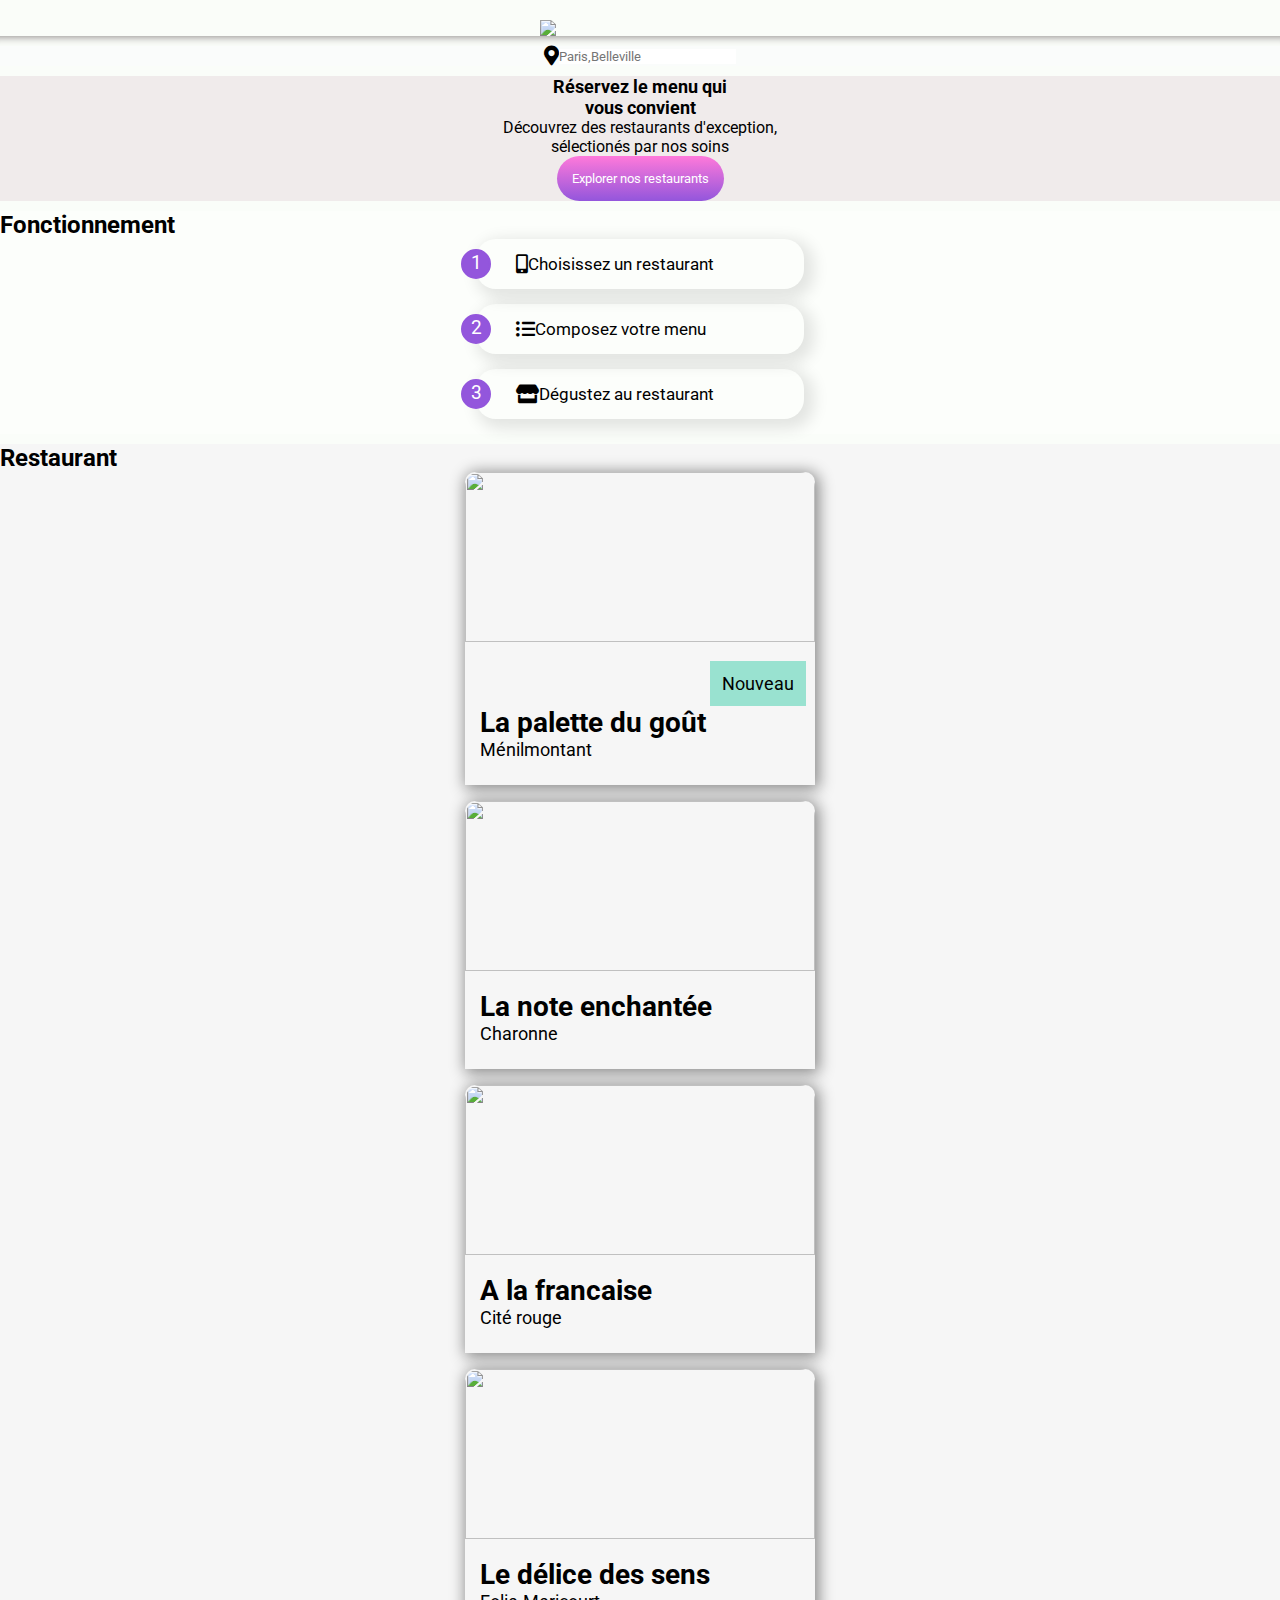
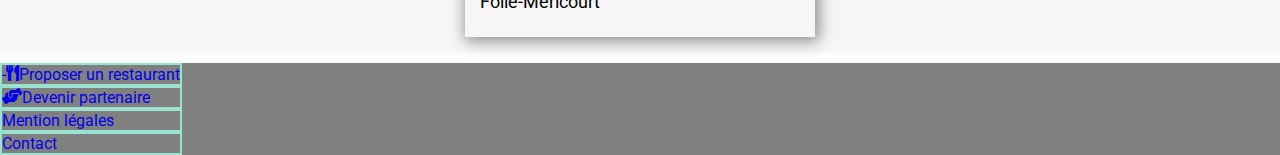
==== index.html @ 8b138f0b "footer+ correction sass doublons" ====
<!DOCTYPE html>
<html lang="fr">

<head>
    <meta charset="UTF-8">
    <meta http-equiv="X-UA-Compatible" content="IE=edge">
    <meta name="viewport" content="width=device-width, initial-scale=1.0">
    <link rel="shortcut icon" href="Maquettes Ohmyfood/images/logo/istockphoto-1166149111-612x612.jpg">
    <link rel="preconnect" href="https://fonts.googleapis.com">
    <link rel="preconnect" href="https://fonts.gstatic.com" crossorigin>
    <link href="https://fonts.googleapis.com/css2?family=Shrikhand&display=swap" rel="stylesheet">
    <link rel="stylesheet" href="https://cdnjs.cloudflare.com/ajax/libs/font-awesome/5.15.4/css/all.min.css"
        integrity="sha512-1ycn6IcaQQ40/MKBW2W4Rhis/DbILU74C1vSrLJxCq57o941Ym01SwNsOMqvEBFlcgUa6xLiPY/NS5R+E6ztJQ=="
        crossorigin="anonymous" referrerpolicy="no-referrer" />


    <link rel="preconnect" href="https://fonts.googleapis.com">
    <link rel="preconnect" href="https://fonts.gstatic.com" crossorigin>
    <link href="https://fonts.googleapis.com/css2?family=Roboto&display=swap" rel="stylesheet">

    <link rel="stylesheet" href="css/main.css">

    <title>OhmyFood</title>
</head>

<body>
    <!-- ******************************************************
 LAYOUT GRID
****************************************************** -->
    <container>

        <header class="header">

            <div class="header__logo">
                <img src="Maquettes Ohmyfood/images/logo/ohmyfood.png">
            </div>
            <hr>
            <div class="geo">
                <div class="geo__icon">
                    <i class="fas fa-map-marker-alt"></i>
                </div>
                <div class="geo__city">
                    <input type="text" placeholder="Paris,Belleville" name="Paris">
                </div>
            </div>
        </header>



        <home class="home">

            <h1 class="home__h1">
                Réservez le menu qui <br>vous convient
            </h1>
            <p class="home__clickbalt">Découvrez des restaurants d'exception,<br>sélectionés par nos soins</p>
            <div class="home__btn">
                <button>Explorer nos restaurants</button>
            </div>
        </home>

        <!-- *******************
FEATURE

******************** -->



        <feature class="feature">
            <div class="feature__titre">
                <h2>
                    Fonctionnement
                </h2>
            </div>

            <div class="fcontain">


                <div class="feat">
                    <div class="feat__rank">1</div>
                    <div class="feat__logo"><i class="fas fa-mobile-alt"></i></div>
                    <div class="feat__text">Choisissez un restaurant</div>
                </div>
                <div class="feat">
                    <div class="feat__rank">2</div>
                    <div class="feat__logo"><i class="fas fa-list-ul"></i></div>
                    <div class="feat__text">Composez votre menu</div>
                </div>
                <div class="feat">
                    <div class="feat__rank">3</div>
                    <div class="feat__logo"><i class="fas fa-store"></i></div>
                    <div class="feat__text">Dégustez au restaurant</div>
                </div>


            </div>
        </feature>
        <!-- 
************************************************
RESTAURANT
********************************************** -->

        <section class="section">
            <h2> Restaurant</h2>


            <div class="restaurant">

                <div class="carte">

                    <div class="carte__photo">

                        <a href="La palette du gout.html">
                            <img src="Maquettes Ohmyfood/images/restaurants/jay-wennington-N_Y88TWmGwA-unsplash.jpg">
                        </a>
                        <button class="nouveau">
                            <span>Nouveau</span>
                        </button>
                    </div>
                    <div class="carte__name">
                        La palette du goût
                    </div>
                    <div class="carte__city">
                        Ménilmontant
                    </div>
                </div>

                <div class="carte">
                    <div class="carte__photo">
                        <a href="La note enchantée.html">

                            <img src="Maquettes Ohmyfood/images/restaurants/stil-u2Lp8tXIcjw-unsplash.jpg">
                        </a>
                    </div>
                    <div class="carte__name">
                        La note enchantée
                    </div>
                    <div class="carte__city">
                        Charonne
                    </div>
                </div>
                <div class="carte">
                    <div class="carte__photo">
                        <a href="A la Française.html">

                            <img src="Maquettes Ohmyfood/images/restaurants/toa-heftiba-DQKerTsQwi0-unsplash.jpg">
                        </a>
                    </div>
                    <div class="carte__name">
                        A la francaise
                    </div>
                    <div class="carte__city">
                        Cité rouge </div>
                </div>

                <div class="carte">
                    <div class="carte__photo">
                        <a href="le delice des sens.html">

                            <img src="Maquettes Ohmyfood/images/restaurants/jay-wennington-N_Y88TWmGwA-unsplash.jpg">
                        </a>
                    </div>
                    <div class="carte__name">
                        Le délice des sens
                    </div>
                    <div class="carte__city">
                        Folie-Mericourt
                    </div>
                </div>






            </div>

            <div class="ooo">

            </div>


        </section>





        <footer>


            <div class="footer__contenu">

                <!-- <div class="footer__logo">
                    <img src="Maquettes Ohmyfood/images/logo/ohmyfood.png" alt="">
                </div> -->

                <ul class="footer__liste">


                    <li class="footer__offre"><a href="#">
                            - <i class="fas fa-utensils"></i>
                            <p> Proposer un restaurant</p>
                        </a>
                    </li>

                    <li class="footer__partenaire"><a href="#">
                            <i class="fas fa-hands-helping"></i>
                            <p>Devenir partenaire</p>
                        </a></li>


                    <li class="footer__Mention"><a href="#">

                            <p>Mention légales</p>

                        </a></li>

                    <li class="Contact"><a href="#">
                            <p>Contact</p>
                        </a></li>



                </ul>



                </ul>
            </div>

        </footer>


















        <!-- <footer class="footer">
            <div class="info__logo">
                <img src="Maquettes Ohmyfood/images/logo/ohmyfood.png">
            </div>
            <div class="info__liste">
                <div class="bloc__logo">

                    <ul class="info__affaire">


                        <li class=" footer__proposer">
                            <i class="fas fa-utensils test1"></i>
                            <h5 class="test2">Proposer un restaurant</h5>
                        </li>
                        <li class="footer__partenaire">

                        </li>
                        <li class="footer__legales">
                        <li>Mentions légales</li>

                        </li>
                        <li class="footer__contact">
                            <span>Contact</span>
                        </li>
                    </ul> -->


        <!-- 
        </footer> -->



    </container>







</body>

</html>
---- css/main.css ----
* {
  box-sizing: border-box;
  margin: 0;
  padding: 0;
  text-decoration: none;
  list-style-type: none;
  font-family: roboto;
}

body {
  background-color: #fafdf9;
  box-sizing: border-box;
}

container {
  display: grid;
  grid-template-columns: 1fr;
  grid-template-rows: repeat(4, minmax(210px auto));
  grid-template-areas: "a " "a " "b " "c " "d " "e ";
  gap: 10px;
  height: 100vh;
}

hr {
  height: 10px;
  border: 0;
  box-shadow: 0 10px 10px -10px #7a7373 inset;
}

.header {
  grid-area: a;
}
.header__logo {
  display: flex;
  justify-content: center;
  margin-top: 20px;
}
.header__logo img {
  width: 200px;
  height: auto;
}

.geo {
  display: flex;
  justify-content: center;
  background-color: #fafcfb;
}
.geo__icon {
  color: black;
  display: flex;
  align-items: center;
  font-size: 20px;
}
.geo__city input {
  border: transparent;
}

.home {
  background-color: #f0ebeb;
  grid-area: b;
  display: grid;
  align-content: center;
}
.home__h1 {
  font-size: 18px;
  text-align: center;
}
.home__clickbalt {
  text-align: center;
  font-size: 16px;
}
.home__btn {
  text-align: center;
}
.home__btn button {
  background: linear-gradient(#ff79da, #9356dc);
  color: white;
  border-radius: 35px;
  padding: 15px;
  text-align: center;
  border: none;
}

.feature {
  background-color: rgba(255, 255, 255, 0.39);
  grid-area: c;
}
.feature .fcontain {
  display: flex;
  flex-direction: column;
  align-items: center;
}
.feature .fcontain .feat {
  display: flex;
  justify-content: start;
  align-items: center;
  margin-bottom: 15px;
  box-shadow: 5px 5px 15px 5px #0000001a;
  padding: 10px;
  border-radius: 20px;
  width: 328px;
}
.feature .fcontain .feat__rank {
  position: relative;
  color: white;
  width: 30px;
  height: 30px;
  background-color: #9356dc;
  border: solid 2px #9356dc;
  text-align: center;
  border-radius: 24px;
  font-size: 19px;
  transform: translate(-25px, 0px);
}
.feature .fcontain .feat__logo {
  font-size: 19px;
}
.feature .fcontain .feat__text {
  font-size: 17px;
}

.section {
  background-color: #f6f6f6;
  grid-area: d;
}
.section .restaurant {
  display: flex;
  flex-direction: column;
  align-items: center;
}
.section .restaurant .carte {
  background-color: #f6f6f6;
  margin-bottom: 16px;
  width: 350px;
  border-radius: 10px 10px 0 0;
  box-shadow: rgba(0, 0, 0, 0.445) 2px 2px 15px 2px;
}
.section .restaurant .carte__photo img {
  border-radius: 15px 15px 0 0;
  width: 100%;
  object-fit: cover;
  height: 170px;
}
.section .restaurant .carte__name {
  margin-left: 15px;
  font-weight: bold;
  font-size: 28px;
  margin-top: 15px;
}
.section .restaurant .carte__city {
  margin-left: 15px;
  font-size: 18px;
  margin-bottom: 25px;
}

.nouveau {
  background-color: #99e2d0;
  border: none;
  font-size: 18px;
  padding: 12px;
  position: relative;
  top: 15px;
  left: 245px;
}

.footer__contenu {
  width: 100%;
  display: flex;
  background-color: gray;
}

li a {
  border: #99e2d0 2px solid;
  display: flex;
}

.footer__offre a:nth-child {
  margin-left: 45px;
}

.label {
  display: flex;
  justify-content: center;
}

.label img {
  font-size: 25px;
  width: 200px;
  background-image: cover;
  background-position: bottom;
}

.alacarte {
  width: 100%;
}

.alacarte img {
  width: 100%;
  height: 250px;
  object-fit: cover;
}

.alacarte__name {
  border: rgba(0, 0, 0, 0) solid 2px;
  padding: 25px;
  position: relative;
  color: black;
  background-color: white;
  top: -20px;
  border-radius: 25px 25px 0 0;
  font-size: 1.5rem;
  font-style: italic;
  font-family: shrikhand;
  font-weight: bold;
}

.direction__column {
  display: flex;
  flex-direction: column;
  background-color: #f6f6f6;
}

.plats__intro {
  margin: 15px;
}

.menu {
  border: rgba(238, 235, 235, 0.774) solid 4px;
  box-shadow: #f6f6f6 15px 15px;
  border-radius: 18px;
  padding: 10px;
  width: 340px;
  margin: 10px;
}
.menu__name {
  font-weight: bold;
  font-size: 20px;
}

.menu__valid {
  border: solid #076caf 2px;
  width: 200px;
  height: 50px;
  background-color: #098fb1;
}

.menu__animation {
  border: solid red 2px;
  display: flex;
}

/*# sourceMappingURL=main.css.map */
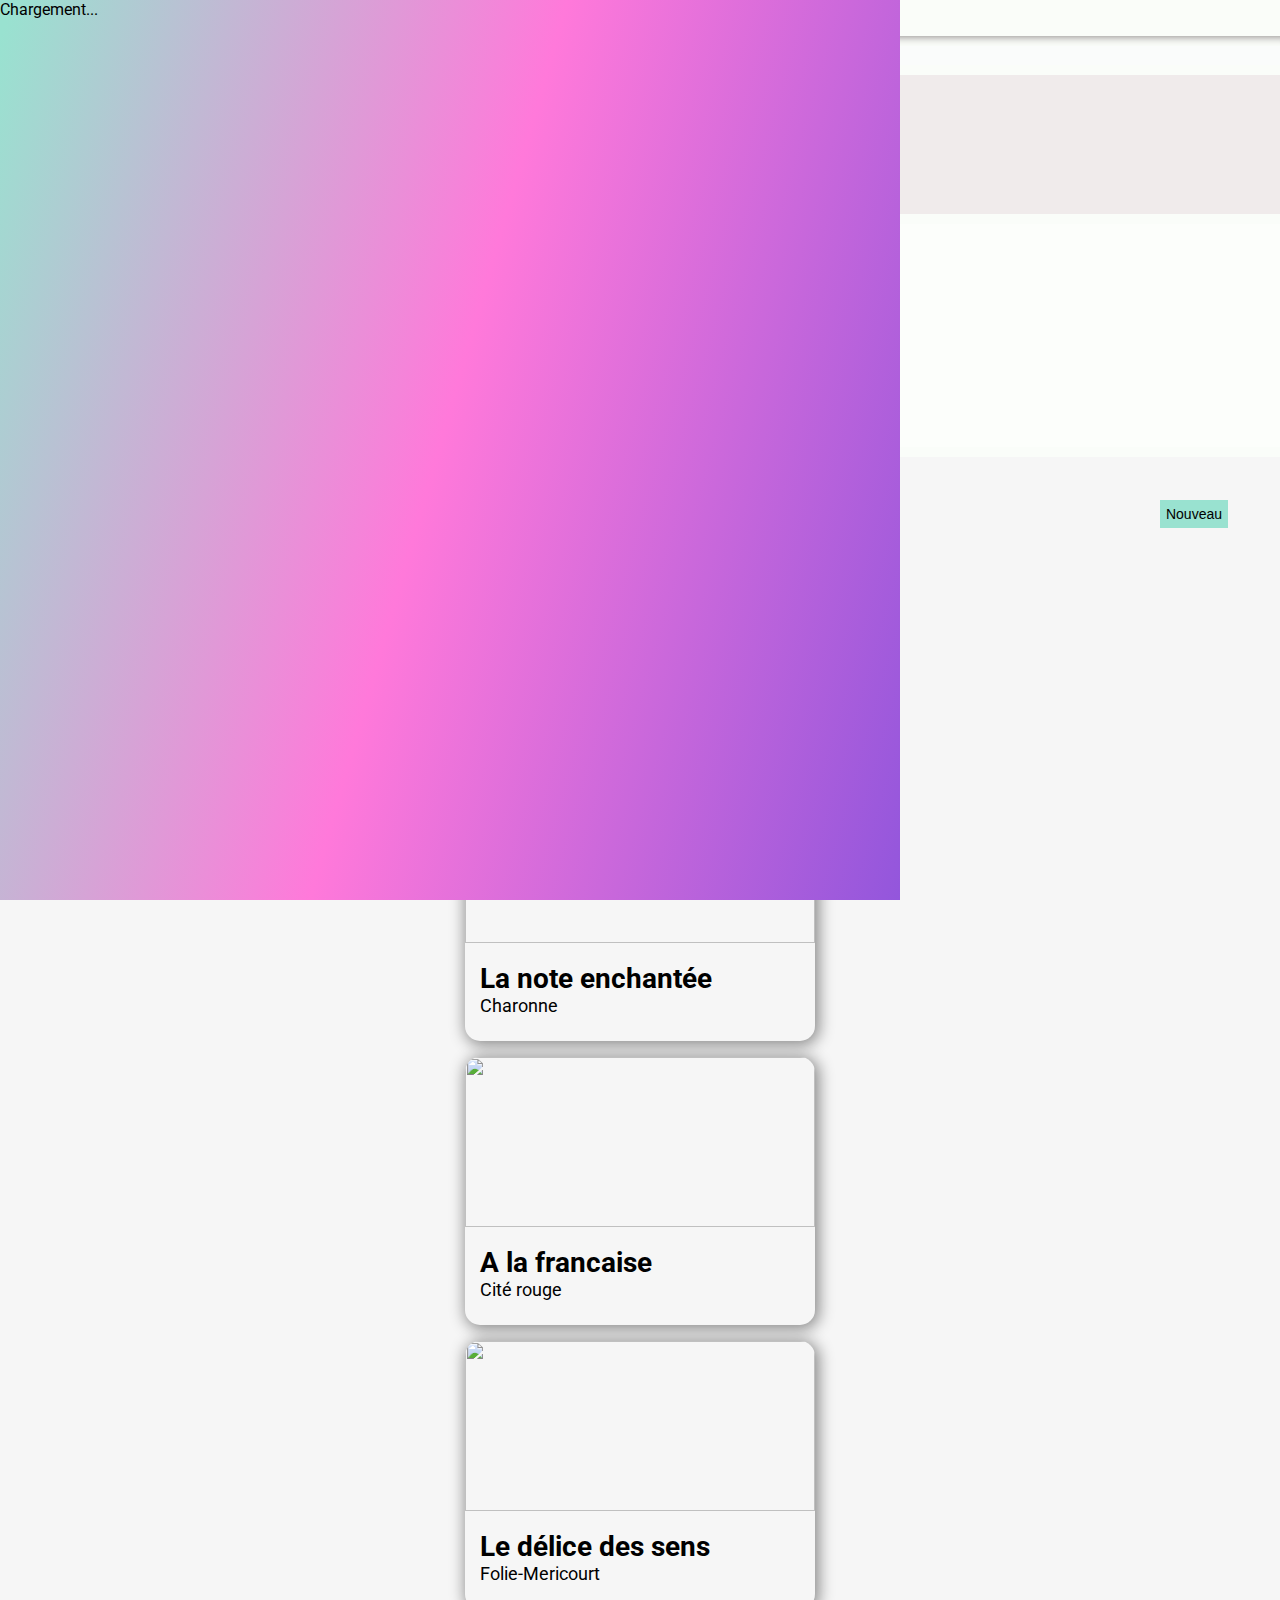
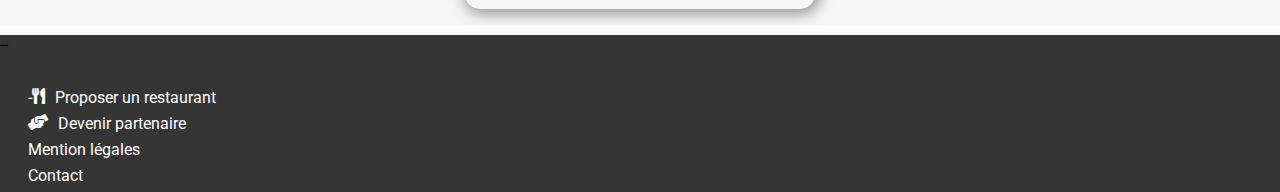
==== commit 0eee40df: "photo page 2, modification" ====
--- a/index.html
+++ b/index.html
@@ -19,11 +19,21 @@
     <link href="https://fonts.googleapis.com/css2?family=Roboto&display=swap" rel="stylesheet">
 
     <link rel="stylesheet" href="css/main.css">
-
     <title>OhmyFood</title>
 </head>
 
 <body>
+<!-- 
+************************************************************************************
+LOADER TRANSITION PAGES TO HOME
+************************************************************************************ -->
+    <div class="sectionloader">
+        <span class="loader loader__animation"></span>
+        Chargement...
+    </div>
+
+
+
     <!-- ******************************************************
  LAYOUT GRID
 ****************************************************** -->
@@ -49,9 +59,9 @@
 
         <home class="home">
 
-            <h1 class="home__h1">
+            <h2 class="home__h1">
                 Réservez le menu qui <br>vous convient
-            </h1>
+            </h2>
             <p class="home__clickbalt">Découvrez des restaurants d'exception,<br>sélectionés par nos soins</p>
             <div class="home__btn">
                 <button>Explorer nos restaurants</button>
@@ -109,24 +119,39 @@
 
                     <div class="carte__photo">
 
-                        <a href="La palette du gout.html">
-                            <img src="Maquettes Ohmyfood/images/restaurants/jay-wennington-N_Y88TWmGwA-unsplash.jpg">
-                        </a>
                         <button class="nouveau">
                             <span>Nouveau</span>
                         </button>
-                    </div>
-                    <div class="carte__name">
-                        La palette du goût
-                    </div>
-                    <div class="carte__city">
-                        Ménilmontant
-                    </div>
+                        <a href="lanote.html">
+                            <img src="Maquettes Ohmyfood/images/restaurants/jay-wennington-N_Y88TWmGwA-unsplash.jpg">
+                        </a>
+                    </div>
+                    <div class="carte__header">
+
+                        <div class="carte__bloc">
+
+                            <div class="carte__name">
+                                La palette du goût
+
+                            </div>
+
+
+                            <div class="carte__city">
+                                Ménilmontant
+                            </div>
+                        </div>
+                        <div class="carte__favorit">
+                            <i class="fas fa-heart"></i>
+                        </div>
+
+                    </div>
+
+
                 </div>
 
                 <div class="carte">
                     <div class="carte__photo">
-                        <a href="La note enchantée.html">
+                        <a href="lanoteenchantee.html">
 
                             <img src="Maquettes Ohmyfood/images/restaurants/stil-u2Lp8tXIcjw-unsplash.jpg">
                         </a>
@@ -140,7 +165,7 @@
                 </div>
                 <div class="carte">
                     <div class="carte__photo">
-                        <a href="A la Française.html">
+                        <a href="AlaFrançaise.html">
 
                             <img src="Maquettes Ohmyfood/images/restaurants/toa-heftiba-DQKerTsQwi0-unsplash.jpg">
                         </a>
@@ -154,7 +179,7 @@
 
                 <div class="carte">
                     <div class="carte__photo">
-                        <a href="le delice des sens.html">
+                        <a href="ledelicedessens.html">
 
                             <img src="Maquettes Ohmyfood/images/restaurants/jay-wennington-N_Y88TWmGwA-unsplash.jpg">
                         </a>
@@ -190,9 +215,9 @@
 
             <div class="footer__contenu">
 
-                <!-- <div class="footer__logo">
+                -- <div class="footer__logo">
                     <img src="Maquettes Ohmyfood/images/logo/ohmyfood.png" alt="">
-                </div> -->
+                </div>
 
                 <ul class="footer__liste">
 
@@ -209,13 +234,13 @@
                         </a></li>
 
 
-                    <li class="footer__Mention"><a href="#">
+                    <li class="footer__mention"><a href="#">
 
                             <p>Mention légales</p>
 
                         </a></li>
 
-                    <li class="Contact"><a href="#">
+                    <li class="footer__contact"><a href="#">
                             <p>Contact</p>
                         </a></li>
 
--- a/css/main.css
+++ b/css/main.css
@@ -1,15 +1,39 @@
+.sectionloader {
+  position: fixed;
+  background: #9356dc;
+  background: linear-gradient(286deg, #9356dc 0%, #ff79da 51%, #99e2d0 99%);
+  height: 100vh;
+  width: 100vh;
+  z-index: 1;
+  animation: pagetransition 5s forwards;
+}
+
+@keyframes pagetransition {
+  0% {
+    opacity: 1;
+  }
+  100% {
+    opacity: 0;
+    z-index: -1;
+    display: none;
+  }
+}
 * {
   box-sizing: border-box;
   margin: 0;
   padding: 0;
   text-decoration: none;
   list-style-type: none;
-  font-family: roboto;
 }
 
 body {
   background-color: #fafdf9;
   box-sizing: border-box;
+  font-family: "roboto";
+}
+
+h1 {
+  font-family: "shrikhand";
 }
 
 container {
@@ -46,13 +70,19 @@
   background-color: #fafcfb;
 }
 .geo__icon {
-  color: black;
+  color: #050505;
   display: flex;
   align-items: center;
-  font-size: 20px;
+  font-size: 10px;
 }
 .geo__city input {
   border: transparent;
+}
+
+input::placeholder, :-ms-input-placeholder {
+  font-weight: bold;
+  color: black;
+  font-family: "roboto";
 }
 
 .home {
@@ -62,7 +92,6 @@
   align-content: center;
 }
 .home__h1 {
-  font-size: 18px;
   text-align: center;
 }
 .home__clickbalt {
@@ -132,7 +161,7 @@
   background-color: #f6f6f6;
   margin-bottom: 16px;
   width: 350px;
-  border-radius: 10px 10px 0 0;
+  border-radius: 15px;
   box-shadow: rgba(0, 0, 0, 0.445) 2px 2px 15px 2px;
 }
 .section .restaurant .carte__photo img {
@@ -156,22 +185,55 @@
 .nouveau {
   background-color: #99e2d0;
   border: none;
-  font-size: 18px;
-  padding: 12px;
-  position: relative;
-  top: 15px;
-  left: 245px;
+  font-size: 14px;
+  padding: 6px;
+  margin-top: 15px;
+  position: absolute;
+  right: 52px;
+}
+
+.carte__header {
+  border: solid green 2px;
+  display: flex;
+  flex-direction: row;
+  justify-content: space-between;
+}
+
+.carte__favorit {
+  font-size: 30px;
+  display: flex;
+  align-self: center;
+}
+
+.carte__favorite i {
+  color: green;
 }
 
 .footer__contenu {
   width: 100%;
   display: flex;
-  background-color: gray;
+  flex-direction: column;
+  background-color: #353535;
+}
+
+.footer__logo {
+  padding-bottom: 15px;
+  margin-left: 27px;
+}
+
+.footer__logo img {
+  width: 135px;
 }
 
 li a {
-  border: #99e2d0 2px solid;
-  display: flex;
+  padding-bottom: 7px;
+  color: white;
+  margin-left: 28px;
+  display: flex;
+}
+
+.fas {
+  margin-right: 10px;
 }
 
 .footer__offre a:nth-child {
@@ -201,17 +263,13 @@
 }
 
 .alacarte__name {
-  border: rgba(0, 0, 0, 0) solid 2px;
+  border: #17d677 solid 2px;
   padding: 25px;
   position: relative;
   color: black;
   background-color: white;
   top: -20px;
   border-radius: 25px 25px 0 0;
-  font-size: 1.5rem;
-  font-style: italic;
-  font-family: shrikhand;
-  font-weight: bold;
 }
 
 .direction__column {
@@ -249,4 +307,15 @@
   display: flex;
 }
 
+.commander {
+  background: linear-gradient(#ff79da, #9356dc);
+  color: white;
+  border-radius: 35px;
+  padding: 10px;
+  text-align: center;
+  border: none;
+  display: flex;
+  justify-content: center;
+}
+
 /*# sourceMappingURL=main.css.map */
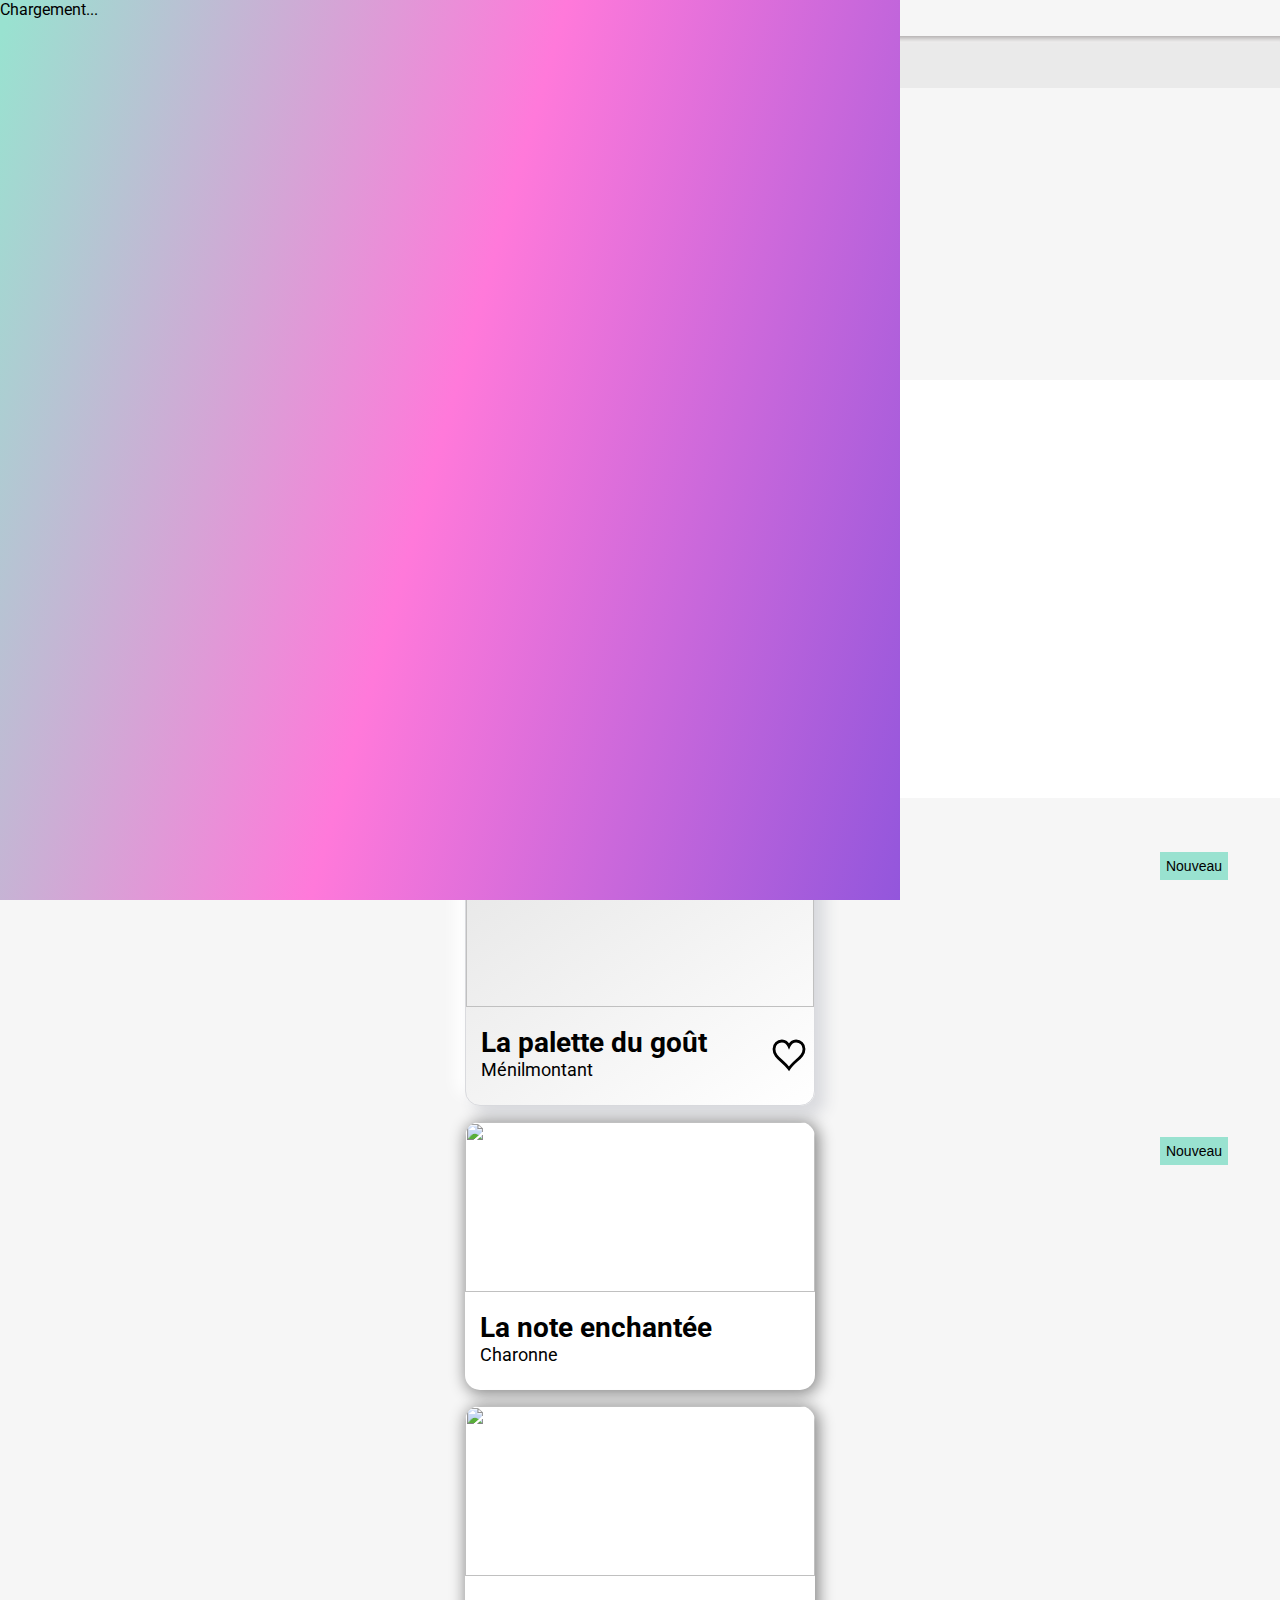
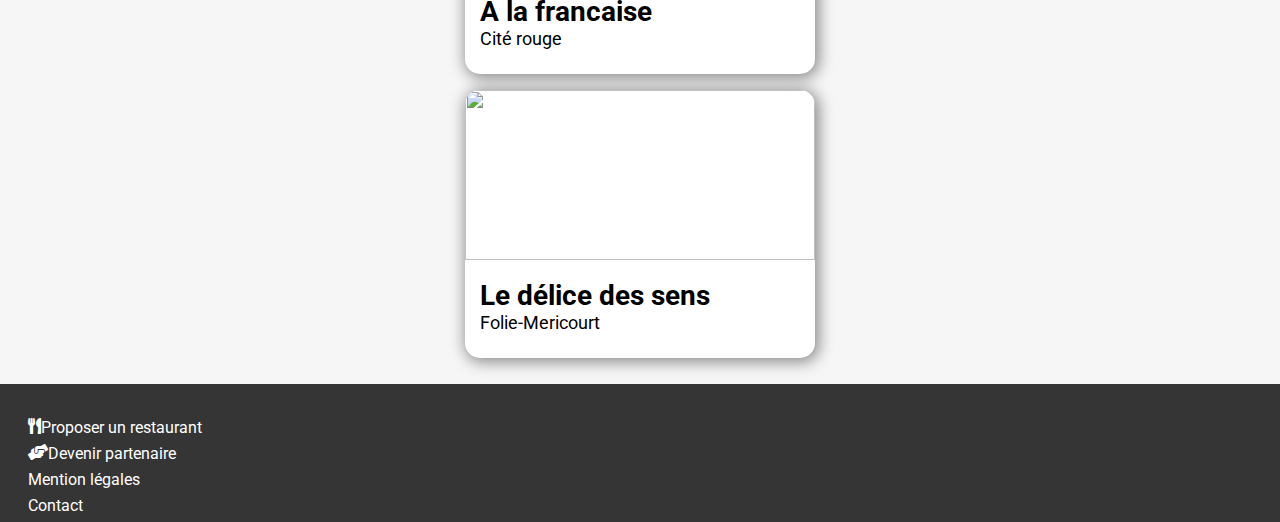
==== commit 12478bb0: "animation second done" ====
--- a/index.html
+++ b/index.html
@@ -22,8 +22,8 @@
     <title>OhmyFood</title>
 </head>
 
-<body>
-<!-- 
+<body class="background__second">
+    <!-- 
 ************************************************************************************
 LOADER TRANSITION PAGES TO HOME
 ************************************************************************************ -->
@@ -46,11 +46,12 @@
             </div>
             <hr>
             <div class="geo">
+
                 <div class="geo__icon">
                     <i class="fas fa-map-marker-alt"></i>
                 </div>
                 <div class="geo__city">
-                    <input type="text" placeholder="Paris,Belleville" name="Paris">
+                    <input type="text" placeholder="Paris, Belleville" name="Paris">
                 </div>
             </div>
         </header>
@@ -76,26 +77,26 @@
 
 
         <feature class="feature">
-            <div class="feature__titre">
-                <h2>
-                    Fonctionnement
-                </h2>
-            </div>
 
             <div class="fcontain">
-
-
-                <div class="feat">
+                <div class="feature__titre">
+                    <h2>
+                        Fonctionnement
+                    </h2>
+                </div>
+
+
+                <div class="feat click">
                     <div class="feat__rank">1</div>
                     <div class="feat__logo"><i class="fas fa-mobile-alt"></i></div>
                     <div class="feat__text">Choisissez un restaurant</div>
                 </div>
-                <div class="feat">
+                <div class="feat click">
                     <div class="feat__rank">2</div>
                     <div class="feat__logo"><i class="fas fa-list-ul"></i></div>
                     <div class="feat__text">Composez votre menu</div>
                 </div>
-                <div class="feat">
+                <div class="feat click">
                     <div class="feat__rank">3</div>
                     <div class="feat__logo"><i class="fas fa-store"></i></div>
                     <div class="feat__text">Dégustez au restaurant</div>
@@ -113,45 +114,71 @@
             <h2> Restaurant</h2>
 
 
+
             <div class="restaurant">
 
-                <div class="carte">
-
+
+                <div class="carte1">
+                    <a class="lien" href="lapalette.html" tabindex="1">
+
+
+                        <div class="carte__photo">
+                            <button class="nouveau">
+                                <span>Nouveau</span>
+                            </button>
+                            <img src="Maquettes Ohmyfood/images/restaurants/jay-wennington-N_Y88TWmGwA-unsplash.jpg">
+                        </div>
+                        <div class="carte__header">
+                            <div class="carte__bloc">
+                                <div class="carte__name">
+                                    La palette du goût
+                                </div>
+                                <div class="carte__city">
+                                    Ménilmontant
+                                </div>
+                            </div>
+                        </a>
+                            <div class="carte__favorit">
+                                <!-- **********heart************ -->
+
+                                <div class="iconsv" id="shortcutsvg">
+                                    <svg id="shortcutsvg" class="heart-main" type="checkbox" tabindex="0"
+                                        viewBox="0 0 32 29.6" width="100" title="heart">
+                                        <defs>
+                                            <linearGradient id="gradient" x1=0% y1="0%" x2="100%" y2="0%">
+                                                <stop offset="0%" style="stop-color: #686de0;stop-opacity:1"></stop>
+                                                <stop offset="100%" style="stop-color: #e056fd;stop-opacity:1"></stop>
+                                            </linearGradient>
+                                        </defs>
+                                        <path d="M23.6,0c-3.4,0-6.3,2.7-7.6,5.6C14.7,2.7,11.8,0,8.4,0C3.8,0,0,3.8,0,8.4c0,9.4,9.5,11.9,16,21.2
+                                  c6.1-9.3,16-12.1,16-21.2C32,3.8,28.2,0,23.6,0z" />
+                                    </svg>
+                                    <svg class="heart-background" type="checkbox" viewBox="0 0 32 29.6" width="100"
+                                        title="heart">
+                                        <path d="M23.6,0c-3.4,0-6.3,2.7-7.6,5.6C14.7,2.7,11.8,0,8.4,0C3.8,0,0,3.8,0,8.4c0,9.4,9.5,11.9,16,21.2
+                                  c6.1-9.3,16-12.1,16-21.2C32,3.8,28.2,0,23.6,0z" />
+                                    </svg>
+
+                                </div>
+
+
+
+                            </div>
+
+
+                        </div>
+
+                    
+                </div>
+
+
+
+                <div class="carte2">
                     <div class="carte__photo">
-
                         <button class="nouveau">
                             <span>Nouveau</span>
                         </button>
                         <a href="lanote.html">
-                            <img src="Maquettes Ohmyfood/images/restaurants/jay-wennington-N_Y88TWmGwA-unsplash.jpg">
-                        </a>
-                    </div>
-                    <div class="carte__header">
-
-                        <div class="carte__bloc">
-
-                            <div class="carte__name">
-                                La palette du goût
-
-                            </div>
-
-
-                            <div class="carte__city">
-                                Ménilmontant
-                            </div>
-                        </div>
-                        <div class="carte__favorit">
-                            <i class="fas fa-heart"></i>
-                        </div>
-
-                    </div>
-
-
-                </div>
-
-                <div class="carte">
-                    <div class="carte__photo">
-                        <a href="lanoteenchantee.html">
 
                             <img src="Maquettes Ohmyfood/images/restaurants/stil-u2Lp8tXIcjw-unsplash.jpg">
                         </a>
@@ -162,10 +189,20 @@
                     <div class="carte__city">
                         Charonne
                     </div>
-                </div>
-                <div class="carte">
+
+
+
+                </div>
+
+
+
+
+
+
+
+                <div class="carte3">
                     <div class="carte__photo">
-                        <a href="AlaFrançaise.html">
+                        <a href="alafrançaise.html">
 
                             <img src="Maquettes Ohmyfood/images/restaurants/toa-heftiba-DQKerTsQwi0-unsplash.jpg">
                         </a>
@@ -175,11 +212,15 @@
                     </div>
                     <div class="carte__city">
                         Cité rouge </div>
-                </div>
-
-                <div class="carte">
+
+                </div>
+
+
+
+
+                <div class="carte4">
                     <div class="carte__photo">
-                        <a href="ledelicedessens.html">
+                        <a href="ledelice.html">
 
                             <img src="Maquettes Ohmyfood/images/restaurants/jay-wennington-N_Y88TWmGwA-unsplash.jpg">
                         </a>
@@ -193,29 +234,23 @@
                 </div>
 
 
-
-
-
-
-            </div>
-
-            <div class="ooo">
-
-            </div>
-
-
         </section>
 
 
 
 
 
+
+
+
+
+
         <footer>
 
 
             <div class="footer__contenu">
 
-                -- <div class="footer__logo">
+                <div class="footer__logo">
                     <img src="Maquettes Ohmyfood/images/logo/ohmyfood.png" alt="">
                 </div>
 
@@ -223,7 +258,7 @@
 
 
                     <li class="footer__offre"><a href="#">
-                            - <i class="fas fa-utensils"></i>
+                            <i class="fas fa-utensils"></i>
                             <p> Proposer un restaurant</p>
                         </a>
                     </li>
--- a/css/main.css
+++ b/css/main.css
@@ -27,9 +27,19 @@
 }
 
 body {
-  background-color: #fafdf9;
+  background: #f6f6f6;
   box-sizing: border-box;
   font-family: "roboto";
+}
+
+.lien {
+  color: black;
+}
+
+.icontest {
+  fill: #9356dc;
+  stroke: black;
+  width: 50%;
 }
 
 h1 {
@@ -46,9 +56,10 @@
 }
 
 hr {
-  height: 10px;
+  height: 7px;
   border: 0;
   box-shadow: 0 10px 10px -10px #7a7373 inset;
+  z-index: 2;
 }
 
 .header {
@@ -60,96 +71,128 @@
   margin-top: 20px;
 }
 .header__logo img {
-  width: 200px;
+  width: 160px;
   height: auto;
 }
 
 .geo {
   display: flex;
   justify-content: center;
-  background-color: #fafcfb;
+  background-color: #eaeaea;
+  padding: 13px 52px 13px 26px;
 }
 .geo__icon {
   color: #050505;
   display: flex;
   align-items: center;
-  font-size: 10px;
+  font-size: 16px;
 }
 .geo__city input {
+  text-align: center;
   border: transparent;
-}
-
-input::placeholder, :-ms-input-placeholder {
-  font-weight: bold;
+  background-color: #eaeaea;
+  width: 110px;
+}
+
+input::placeholder {
+  font-weight: 600;
   color: black;
   font-family: "roboto";
+  font-size: 16px;
 }
 
 .home {
-  background-color: #f0ebeb;
+  background-color: #f6f6f6;
   grid-area: b;
   display: grid;
   align-content: center;
 }
 .home__h1 {
   text-align: center;
+  margin: 35px;
 }
 .home__clickbalt {
   text-align: center;
   font-size: 16px;
+  margin-bottom: 45px;
 }
 .home__btn {
   text-align: center;
+  margin-bottom: 15px;
 }
 .home__btn button {
-  background: linear-gradient(#ff79da, #9356dc);
+  background: linear-gradient(356deg, #9256dc 3%, #ff79da 80%);
   color: white;
   border-radius: 35px;
-  padding: 15px;
   text-align: center;
   border: none;
+  font-size: 14px;
+  padding: 16px;
 }
 
 .feature {
-  background-color: rgba(255, 255, 255, 0.39);
   grid-area: c;
 }
+.feature .feature__titre {
+  margin-left: 18px;
+  margin-bottom: 37px;
+  margin-top: 74px;
+  width: 85%;
+  display: flex;
+  justify-content: left;
+}
 .feature .fcontain {
   display: flex;
   flex-direction: column;
   align-items: center;
+  background: white;
 }
 .feature .fcontain .feat {
   display: flex;
   justify-content: start;
   align-items: center;
-  margin-bottom: 15px;
-  box-shadow: 5px 5px 15px 5px #0000001a;
-  padding: 10px;
+  margin-bottom: 30px;
+  box-shadow: 6px 0px 9px 0px rgba(0, 0, 0, 0.1);
+  padding: 20px;
   border-radius: 20px;
   width: 328px;
+  background-color: #f6f6f6;
 }
 .feature .fcontain .feat__rank {
   position: relative;
   color: white;
-  width: 30px;
-  height: 30px;
+  width: 23px;
+  height: 23px;
   background-color: #9356dc;
   border: solid 2px #9356dc;
   text-align: center;
   border-radius: 24px;
-  font-size: 19px;
+  font-size: 14px;
+  font-weight: 550;
+  display: flex;
+  justify-content: center;
+  align-items: center;
   transform: translate(-25px, 0px);
 }
 .feature .fcontain .feat__logo {
   font-size: 19px;
+  color: rgba(0, 0, 0, 0.575);
+  margin-right: 10px;
+  margin-left: -15px;
+  width: 35px;
+  text-align: center;
 }
 .feature .fcontain .feat__text {
   font-size: 17px;
+  display: flex;
+  justify-content: center;
+}
+
+.fcontain .feat:hover {
+  background-color: rgba(255, 0, 212, 0.178);
 }
 
 .section {
-  background-color: #f6f6f6;
   grid-area: d;
 }
 .section .restaurant {
@@ -158,7 +201,7 @@
   align-items: center;
 }
 .section .restaurant .carte {
-  background-color: #f6f6f6;
+  background-color: white;
   margin-bottom: 16px;
   width: 350px;
   border-radius: 15px;
@@ -180,6 +223,44 @@
   margin-left: 15px;
   font-size: 18px;
   margin-bottom: 25px;
+}
+
+.carte1 {
+  margin-bottom: 16px;
+  width: 350px;
+  border-radius: 15px;
+  border: solid 1px #d9dade;
+  box-shadow: 9.91px 9.91px 15px #D9DADE, -9.91px -9.91px 15px #FFFFFF;
+  background: linear-gradient(145deg, #e6e6e6, #ffffff);
+}
+
+.carte1:hover {
+  box-shadow: inset 29.91px 9.91px 15px #D9DADE, inset -9.91px -9.91px 15px #FFFFFF;
+  transform: translateY(0.25em);
+}
+
+.carte2 {
+  background-color: white;
+  margin-bottom: 16px;
+  width: 350px;
+  border-radius: 15px;
+  box-shadow: rgba(0, 0, 0, 0.445) 2px 2px 15px 2px;
+}
+
+.carte3 {
+  background-color: white;
+  margin-bottom: 16px;
+  width: 350px;
+  border-radius: 15px;
+  box-shadow: rgba(0, 0, 0, 0.445) 2px 2px 15px 2px;
+}
+
+.carte4 {
+  background-color: white;
+  margin-bottom: 16px;
+  width: 350px;
+  border-radius: 15px;
+  box-shadow: rgba(0, 0, 0, 0.445) 2px 2px 15px 2px;
 }
 
 .nouveau {
@@ -193,7 +274,6 @@
 }
 
 .carte__header {
-  border: solid green 2px;
   display: flex;
   flex-direction: row;
   justify-content: space-between;
@@ -209,6 +289,70 @@
   color: green;
 }
 
+.iconsv {
+  fill: transparent;
+  margin-right: 10px;
+  stroke: black;
+  stroke-width: 3;
+  cursor: pointer;
+  position: relative;
+}
+
+.iconsv svg {
+  outline: none;
+  overflow: visible;
+  width: 30px;
+}
+
+path {
+  stroke-dashoffset: 0;
+  stroke-dasharray: 1550;
+  /* transform-origin: center; */
+}
+
+.heart-background {
+  position: absolute;
+  left: 0;
+  right: 0;
+  z-index: -1;
+  stroke: none;
+  /* transition: all 4s forwards; */
+}
+
+/* .heart-main path{
+} */
+.heart-main:focus path {
+  fill: url(#gradient);
+  stroke: transparent;
+  animation: hard 0.9s ease-in-out;
+}
+
+#gradient {
+  transition: all 5s ease-in;
+}
+
+.st0 {
+  opacity: 0.4;
+  fill: url(#gradient);
+  stroke: #000003;
+  stroke-width: 0;
+}
+
+.heart-main:hover ~ .heart-background path {
+  animation: fade-animation 2s ease-in-out forwards;
+}
+
+@keyframes hard {
+  0% {
+    opacity: 0;
+  }
+  50% {
+    opacity: 0.8;
+  }
+  100% {
+    opacity: 1;
+  }
+}
 .footer__contenu {
   width: 100%;
   display: flex;
@@ -230,10 +374,6 @@
   color: white;
   margin-left: 28px;
   display: flex;
-}
-
-.fas {
-  margin-right: 10px;
 }
 
 .footer__offre a:nth-child {
@@ -263,7 +403,6 @@
 }
 
 .alacarte__name {
-  border: #17d677 solid 2px;
   padding: 25px;
   position: relative;
   color: black;
@@ -275,36 +414,92 @@
 .direction__column {
   display: flex;
   flex-direction: column;
-  background-color: #f6f6f6;
 }
 
 .plats__intro {
   margin: 15px;
+  font-weight: 100;
 }
 
 .menu {
-  border: rgba(238, 235, 235, 0.774) solid 4px;
-  box-shadow: #f6f6f6 15px 15px;
+  border: solid red 4px;
+  cursor: pointer;
+  box-shadow: #00000018 1px 1px 2px 0;
   border-radius: 18px;
+  padding: 0;
+  height: 70px;
+  max-width: 440px;
+  margin: 15px;
+  display: flex;
+  justify-content: space-between;
+  overflow: hidden;
+  transition: 0.5s ease;
+}
+
+.menu:hover > .menu__animation {
+  margin-right: -5px;
+}
+
+.menu:hover .checkrotate {
+  transform: rotate(360deg);
+}
+
+.menu__animation {
+  margin-right: -62px;
+  display: flex;
+  overflow: hidden;
+  text-overflow: ellipsis;
+  white-space: nowrap;
+  transition: all 2s ease;
+}
+
+.menu__valid {
+  display: flex;
+  align-items: center;
+  justify-content: center;
+  font-size: 20px;
+  border: solid #0de91f 3px;
+  width: 60px;
+  height: 66px;
+  background-color: #99e2d0;
+  border-radius: 0 18px 18px 0;
+  position: relative;
+  transition: transform 2s;
+}
+
+.menu__prix {
+  display: flex;
+  border: solid blue 2px;
+  align-items: center;
+  margin-left: 10px;
+}
+
+.checkrotate {
+  color: blue;
+  transition: 1s ease;
+}
+
+.menu__group {
   padding: 10px;
-  width: 340px;
-  margin: 10px;
-}
+  overflow: hidden;
+  text-overflow: ellipsis;
+  white-space: nowrap;
+}
+
 .menu__name {
-  font-weight: bold;
-  font-size: 20px;
-}
-
-.menu__valid {
-  border: solid #076caf 2px;
-  width: 200px;
-  height: 50px;
-  background-color: #098fb1;
-}
-
-.menu__animation {
-  border: solid red 2px;
-  display: flex;
+  font-weight: 620;
+  font-size: 21px;
+  overflow: hidden;
+  text-overflow: ellipsis;
+  white-space: nowrap;
+  line-height: 30px;
+}
+
+.menu__subname {
+  font-weight: 150;
+  overflow: hidden;
+  text-overflow: ellipsis;
+  white-space: nowrap;
 }
 
 .commander {
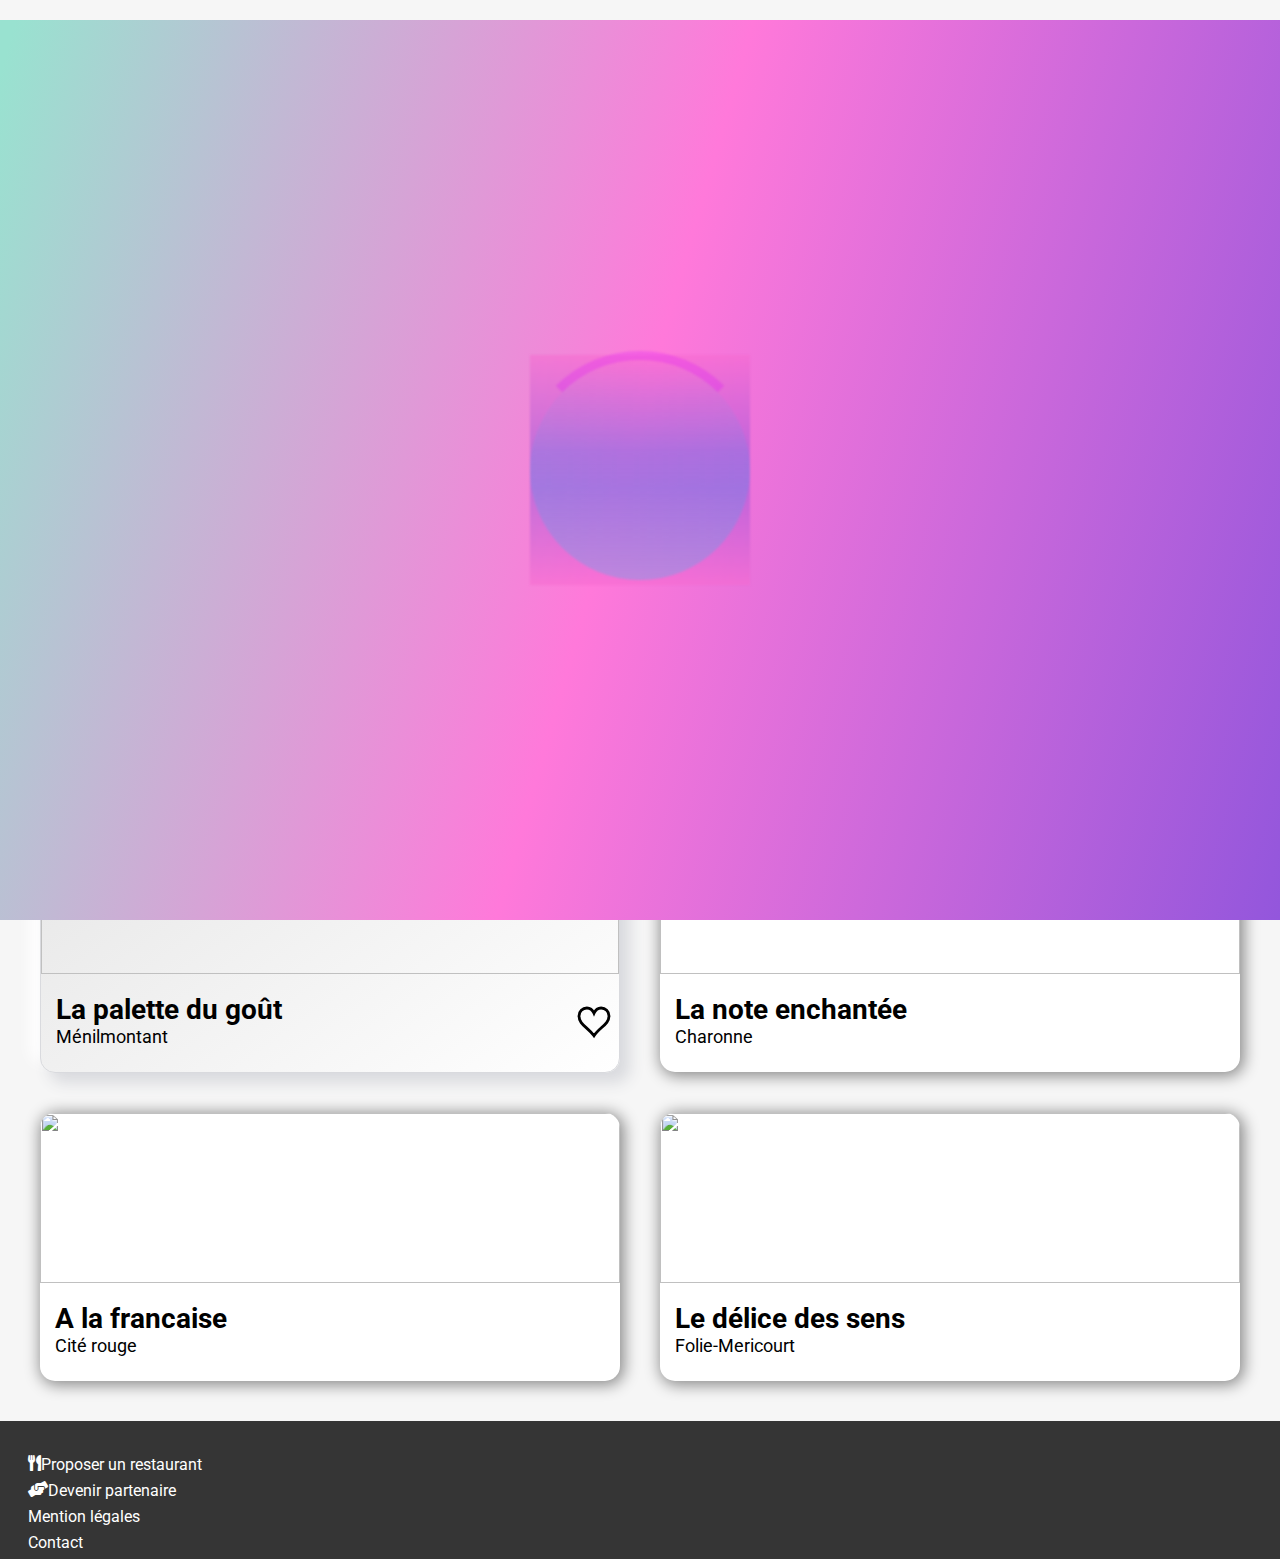
==== commit fe2bacbe: "changement de methode : Grid layout rmpla par Flex" ====
--- a/index.html
+++ b/index.html
@@ -5,7 +5,7 @@
     <meta charset="UTF-8">
     <meta http-equiv="X-UA-Compatible" content="IE=edge">
     <meta name="viewport" content="width=device-width, initial-scale=1.0">
-    <link rel="shortcut icon" href="Maquettes Ohmyfood/images/logo/istockphoto-1166149111-612x612.jpg">
+    <link rel="shortcuticon" href="Maquettes Ohmyfood/images/logo/istockphoto-1166149111-612x612.jpg">
     <link rel="preconnect" href="https://fonts.googleapis.com">
     <link rel="preconnect" href="https://fonts.gstatic.com" crossorigin>
     <link href="https://fonts.googleapis.com/css2?family=Shrikhand&display=swap" rel="stylesheet">
@@ -28,8 +28,43 @@
 LOADER TRANSITION PAGES TO HOME
 ************************************************************************************ -->
     <div class="sectionloader">
-        <span class="loader loader__animation"></span>
-        Chargement...
+        <!-- <span class="loader loader__animation"></span> -->
+        <!-- Chargement... -->
+        <div class="chargement">
+
+            <span class="s1"></span>
+            <span class="s2"></span>
+            <span class="s3"></span>
+            <span class="s4"></span>
+            <span class="s5"></span>
+            <span class="s6"></span>
+            <span class="s7"></span>
+            <span class="s8"></span>
+            <span class="s9"></span>
+            <span class="s1"></span>
+            <span class="s2"></span>
+            <span class="s3"></span>
+            <span class="s4"></span>
+            <span class="s5"></span>
+            <span class="s6"></span>
+            <span class="s7"></span>
+            <span class="s8"></span>
+            <span class="s9"></span>
+            <span class="s1"></span>
+            <span class="s2"></span>
+            <span class="s3"></span>
+            <span class="s4"></span>
+            <span class="s5"></span>
+            <span class="s6"></span>
+            <span class="s7"></span>
+            <span class="s8"></span>
+            <span class="s9"></span>
+            <span class="s1"></span>
+            <span class="s2"></span>
+            <span class="s3"></span>
+         
+            
+        </div>
     </div>
 
 
@@ -37,7 +72,7 @@
     <!-- ******************************************************
  LAYOUT GRID
 ****************************************************** -->
-    <container>
+    <div class="container">
 
         <header class="header">
 
@@ -76,7 +111,7 @@
 
 
 
-        <feature class="feature">
+   
 
             <div class="fcontain">
                 <div class="feature__titre">
@@ -85,46 +120,48 @@
                     </h2>
                 </div>
 
-
-                <div class="feat click">
-                    <div class="feat__rank">1</div>
-                    <div class="feat__logo"><i class="fas fa-mobile-alt"></i></div>
-                    <div class="feat__text">Choisissez un restaurant</div>
-                </div>
-                <div class="feat click">
-                    <div class="feat__rank">2</div>
-                    <div class="feat__logo"><i class="fas fa-list-ul"></i></div>
-                    <div class="feat__text">Composez votre menu</div>
-                </div>
+<div class="feat__bloc">
+
+    <div class="feat click">
+        <div class="feat__rank">1</div>
+        <div class="feat__logo"><i class="fas fa-mobile-alt"></i></div>
+        <div class="feat__text">Choisissez un restaurant</div>
+    </div>
+    <div class="feat click">
+        <div class="feat__rank">2</div>
+        <div class="feat__logo"><i class="fas fa-list-ul"></i></div>
+        <div class="feat__text">Composez votre menu</div>
+    </div>
                 <div class="feat click">
                     <div class="feat__rank">3</div>
                     <div class="feat__logo"><i class="fas fa-store"></i></div>
                     <div class="feat__text">Dégustez au restaurant</div>
                 </div>
-
-
-            </div>
-        </feature>
-        <!-- 
-************************************************
+                
+                
+            </div>
+            
+        </div>
+            <!-- 
+                ************************************************
 RESTAURANT
 ********************************************** -->
 
-        <section class="section">
-            <h2> Restaurant</h2>
-
+<section class="section">
+    <h2> Restaurant</h2>
+    
 
 
             <div class="restaurant">
 
 
-                <div class="carte1">
+                <div class="carte1 flex1">
                     <a class="lien" href="lapalette.html" tabindex="1">
 
 
                         <div class="carte__photo">
                             <button class="nouveau">
-                                <span>Nouveau</span>
+                                <p>Nouveau</p>
                             </button>
                             <img src="Maquettes Ohmyfood/images/restaurants/jay-wennington-N_Y88TWmGwA-unsplash.jpg">
                         </div>
@@ -137,101 +174,98 @@
                                     Ménilmontant
                                 </div>
                             </div>
-                        </a>
-                            <div class="carte__favorit">
-                                <!-- **********heart************ -->
-
-                                <div class="iconsv" id="shortcutsvg">
-                                    <svg id="shortcutsvg" class="heart-main" type="checkbox" tabindex="0"
-                                        viewBox="0 0 32 29.6" width="100" title="heart">
-                                        <defs>
-                                            <linearGradient id="gradient" x1=0% y1="0%" x2="100%" y2="0%">
-                                                <stop offset="0%" style="stop-color: #686de0;stop-opacity:1"></stop>
-                                                <stop offset="100%" style="stop-color: #e056fd;stop-opacity:1"></stop>
-                                            </linearGradient>
-                                        </defs>
-                                        <path d="M23.6,0c-3.4,0-6.3,2.7-7.6,5.6C14.7,2.7,11.8,0,8.4,0C3.8,0,0,3.8,0,8.4c0,9.4,9.5,11.9,16,21.2
+                    </a>
+
+                    <!-- **********heart************ -->
+
+                    <div class="carte__favorit">
+                        <div class="iconsv" id="shortcutsvg">
+                            <svg id="shortcutsvg" class="heart-main" type="checkbox" tabindex="0" viewBox="0 0 32 29.6"
+                                width="100" title="heart">
+                                <defs>
+                                    <linearGradient id="gradient" x1=0% y1="0%" x2="100%" y2="0%">
+                                        <stop offset="0%" style="stop-color: #686de0;stop-opacity:1"></stop>
+                                        <stop offset="100%" style="stop-color: #e056fd;stop-opacity:1"></stop>
+                                    </linearGradient>
+                                </defs>
+                                <path d="M23.6,0c-3.4,0-6.3,2.7-7.6,5.6C14.7,2.7,11.8,0,8.4,0C3.8,0,0,3.8,0,8.4c0,9.4,9.5,11.9,16,21.2
                                   c6.1-9.3,16-12.1,16-21.2C32,3.8,28.2,0,23.6,0z" />
-                                    </svg>
-                                    <svg class="heart-background" type="checkbox" viewBox="0 0 32 29.6" width="100"
-                                        title="heart">
-                                        <path d="M23.6,0c-3.4,0-6.3,2.7-7.6,5.6C14.7,2.7,11.8,0,8.4,0C3.8,0,0,3.8,0,8.4c0,9.4,9.5,11.9,16,21.2
+                            </svg>
+                            <svg class="heart-background" type="checkbox" viewBox="0 0 32 29.6" width="100"
+                                title="heart">
+                                <path d="M23.6,0c-3.4,0-6.3,2.7-7.6,5.6C14.7,2.7,11.8,0,8.4,0C3.8,0,0,3.8,0,8.4c0,9.4,9.5,11.9,16,21.2
                                   c6.1-9.3,16-12.1,16-21.2C32,3.8,28.2,0,23.6,0z" />
-                                    </svg>
-
-                                </div>
-
-
-
-                            </div>
-
-
+                            </svg>
                         </div>
-
-                    
-                </div>
-
-
-
-                <div class="carte2">
-                    <div class="carte__photo">
-                        <button class="nouveau">
-                            <span>Nouveau</span>
-                        </button>
-                        <a href="lanote.html">
-
-                            <img src="Maquettes Ohmyfood/images/restaurants/stil-u2Lp8tXIcjw-unsplash.jpg">
-                        </a>
                     </div>
-                    <div class="carte__name">
-                        La note enchantée
-                    </div>
-                    <div class="carte__city">
-                        Charonne
-                    </div>
-
-
-
-                </div>
-
-
-
-
-
-
-
-                <div class="carte3">
-                    <div class="carte__photo">
-                        <a href="alafrançaise.html">
-
-                            <img src="Maquettes Ohmyfood/images/restaurants/toa-heftiba-DQKerTsQwi0-unsplash.jpg">
-                        </a>
-                    </div>
-                    <div class="carte__name">
-                        A la francaise
-                    </div>
-                    <div class="carte__city">
-                        Cité rouge </div>
-
-                </div>
-
-
-
-
-                <div class="carte4">
-                    <div class="carte__photo">
-                        <a href="ledelice.html">
-
-                            <img src="Maquettes Ohmyfood/images/restaurants/jay-wennington-N_Y88TWmGwA-unsplash.jpg">
-                        </a>
-                    </div>
-                    <div class="carte__name">
-                        Le délice des sens
-                    </div>
-                    <div class="carte__city">
-                        Folie-Mericourt
-                    </div>
-                </div>
+
+
+                </div>
+
+
+            </div>
+
+
+
+            <div class="carte2 flex1">
+                <div class="carte__photo">
+                    <button class="nouveau">
+                        <p>Nouveau</p>
+                    </button>
+                    <a href="lanote.html">
+
+                        <img src="Maquettes Ohmyfood/images/restaurants/stil-u2Lp8tXIcjw-unsplash.jpg">
+                    </a>
+                </div>
+                <div class="carte__name">
+                    La note enchantée
+                </div>
+                <div class="carte__city">
+                    Charonne
+                </div>
+
+
+
+            </div>
+
+
+
+
+
+
+
+            <div class="carte3 flex1">
+                <div class="carte__photo">
+                    <a href="alafrançaise.html">
+
+                        <img src="Maquettes Ohmyfood/images/restaurants/toa-heftiba-DQKerTsQwi0-unsplash.jpg">
+                    </a>
+                </div>
+                <div class="carte__name">
+                    A la francaise
+                </div>
+                <div class="carte__city">
+                    Cité rouge </div>
+
+            </div>
+
+
+
+
+            <div class="carte4 flex1">
+                <div class="carte__photo">
+                    <a href="ledelice.html">
+
+                        <img src="Maquettes Ohmyfood/images/restaurants/jay-wennington-N_Y88TWmGwA-unsplash.jpg">
+                    </a>
+                </div>
+                <div class="carte__name">
+                    Le délice des sens
+                </div>
+                <div class="carte__city">
+                    Folie-Mericourt
+                </div>
+            </div>
 
 
         </section>
@@ -339,7 +373,7 @@
 
 
 
-    </container>
+    </div>
 
 
 
--- a/css/main.css
+++ b/css/main.css
@@ -1,11 +1,14 @@
 .sectionloader {
+  display: flex;
+  justify-content: center;
+  align-items: center;
   position: fixed;
   background: #9356dc;
   background: linear-gradient(286deg, #9356dc 0%, #ff79da 51%, #99e2d0 99%);
   height: 100vh;
-  width: 100vh;
+  width: 100%;
   z-index: 1;
-  animation: pagetransition 5s forwards;
+  animation: pagetransition 7s forwards;
 }
 
 @keyframes pagetransition {
@@ -18,6 +21,91 @@
     display: none;
   }
 }
+.chargement {
+  background: linear-gradient(to bottom, rgba(255, 61, 223, 0) 0%, rgba(0, 217, 255, 0.459) 100%);
+  filter: blur(1px);
+  width: 220px;
+  height: 220px;
+  border-radius: 50%;
+  position: relative;
+  display: flex;
+  align-items: center;
+}
+
+.chargement:after {
+  content: "";
+  width: 220px;
+  height: 220px;
+  border: solid transparent 9px;
+  position: absolute;
+  top: -9px;
+  left: -9px;
+  right: -9px;
+  bottom: -6px;
+  border-radius: 180px;
+  border-top-color: rgba(214, 7, 255, 0.233);
+  animation: spinring 1s linear infinite;
+}
+
+@keyframes spinring {
+  0% {
+    transform: rotate(0deg);
+    filter: hue-rotate(250deg);
+    filter: blur(0.4px);
+  }
+  100% {
+    transform: rotate(360deg);
+    filter: hue-rotate(110deg);
+    filter: blur(5px);
+  }
+}
+span {
+  flex-wrap: wrap;
+  display: flex;
+  width: 130px;
+  height: 230px;
+  position: relative;
+}
+
+span:before {
+  content: "";
+  position: absolute;
+  top: 0;
+  left: 0;
+  width: 100%;
+  height: 100%;
+  opacity: 0.5;
+  background: #9356dc;
+  background: radial-gradient(circle, #9356dc 15%, #f769d0 100%);
+  animation: charge 1s alternate infinite;
+}
+
+@keyframes charge {
+  0% {
+    transform: rotate(0deg);
+    width: 100%;
+    height: 100%;
+  }
+  100% {
+    transform: rotate(360deg);
+    width: 0;
+    height: 100%;
+  }
+}
+.s4:before,
+.s5:before,
+.s2:before {
+  animation-delay: 0.1s;
+  background-color: #99e2d0;
+}
+
+.s9:before,
+.s7:before,
+s3:before {
+  animation-delay: 0.5s;
+  background-color: #9356dc;
+}
+
 * {
   box-sizing: border-box;
   margin: 0;
@@ -46,15 +134,6 @@
   font-family: "shrikhand";
 }
 
-container {
-  display: grid;
-  grid-template-columns: 1fr;
-  grid-template-rows: repeat(4, minmax(210px auto));
-  grid-template-areas: "a " "a " "b " "c " "d " "e ";
-  gap: 10px;
-  height: 100vh;
-}
-
 hr {
   height: 7px;
   border: 0;
@@ -62,9 +141,6 @@
   z-index: 2;
 }
 
-.header {
-  grid-area: a;
-}
 .header__logo {
   display: flex;
   justify-content: center;
@@ -103,9 +179,6 @@
 
 .home {
   background-color: #f6f6f6;
-  grid-area: b;
-  display: grid;
-  align-content: center;
 }
 .home__h1 {
   text-align: center;
@@ -130,24 +203,33 @@
   padding: 16px;
 }
 
-.feature {
-  grid-area: c;
-}
-.feature .feature__titre {
-  margin-left: 18px;
+.feat__bloc {
+  display: flex;
+  flex-wrap: wrap;
+  justify-content: space-around;
+  max-width: 800px;
+  border: solid green 5px;
+}
+
+.fcontain {
+  display: flex;
+  flex-direction: column;
+  align-items: center;
+  background: white;
+  padding: 20px;
+}
+.fcontain .feat:hover {
+  background-color: rgba(255, 0, 212, 0.178);
+}
+.fcontain .feature__titre {
   margin-bottom: 37px;
   margin-top: 74px;
   width: 85%;
   display: flex;
   justify-content: left;
-}
-.feature .fcontain {
-  display: flex;
-  flex-direction: column;
-  align-items: center;
-  background: white;
-}
-.feature .fcontain .feat {
+  align-self: start;
+}
+.fcontain .feat {
   display: flex;
   justify-content: start;
   align-items: center;
@@ -158,7 +240,7 @@
   width: 328px;
   background-color: #f6f6f6;
 }
-.feature .fcontain .feat__rank {
+.fcontain .feat__rank {
   position: relative;
   color: white;
   width: 23px;
@@ -174,7 +256,7 @@
   align-items: center;
   transform: translate(-25px, 0px);
 }
-.feature .fcontain .feat__logo {
+.fcontain .feat__logo {
   font-size: 19px;
   color: rgba(0, 0, 0, 0.575);
   margin-right: 10px;
@@ -182,23 +264,24 @@
   width: 35px;
   text-align: center;
 }
-.feature .fcontain .feat__text {
+.fcontain .feat__text {
   font-size: 17px;
   display: flex;
   justify-content: center;
 }
 
-.fcontain .feat:hover {
-  background-color: rgba(255, 0, 212, 0.178);
-}
-
 .section {
-  grid-area: d;
+  padding: 20px;
 }
 .section .restaurant {
   display: flex;
-  flex-direction: column;
-  align-items: center;
+  flex-wrap: wrap;
+  align-items: center;
+}
+.section .restaurant .flex1 {
+  margin: 20px;
+  flex-basis: 400px;
+  flex-grow: 1;
 }
 .section .restaurant .carte {
   background-color: white;
@@ -227,22 +310,20 @@
 
 .carte1 {
   margin-bottom: 16px;
-  width: 350px;
   border-radius: 15px;
   border: solid 1px #d9dade;
-  box-shadow: 9.91px 9.91px 15px #D9DADE, -9.91px -9.91px 15px #FFFFFF;
+  box-shadow: 9.91px 9.91px 15px #d9dade, -9.91px -9.91px 15px #ffffff;
   background: linear-gradient(145deg, #e6e6e6, #ffffff);
 }
 
 .carte1:hover {
-  box-shadow: inset 29.91px 9.91px 15px #D9DADE, inset -9.91px -9.91px 15px #FFFFFF;
+  box-shadow: inset 29.91px 9.91px 15px #d9dade, inset -9.91px -9.91px 15px #ffffff;
   transform: translateY(0.25em);
 }
 
 .carte2 {
   background-color: white;
   margin-bottom: 16px;
-  width: 350px;
   border-radius: 15px;
   box-shadow: rgba(0, 0, 0, 0.445) 2px 2px 15px 2px;
 }
@@ -250,7 +331,6 @@
 .carte3 {
   background-color: white;
   margin-bottom: 16px;
-  width: 350px;
   border-radius: 15px;
   box-shadow: rgba(0, 0, 0, 0.445) 2px 2px 15px 2px;
 }
@@ -258,7 +338,6 @@
 .carte4 {
   background-color: white;
   margin-bottom: 16px;
-  width: 350px;
   border-radius: 15px;
   box-shadow: rgba(0, 0, 0, 0.445) 2px 2px 15px 2px;
 }
@@ -513,4 +592,10 @@
   justify-content: center;
 }
 
+@media screen and (min-width: 720px) {
+  .section .restaurant .flex1 {
+    flex-basis: 450px;
+  }
+}
+
 /*# sourceMappingURL=main.css.map */
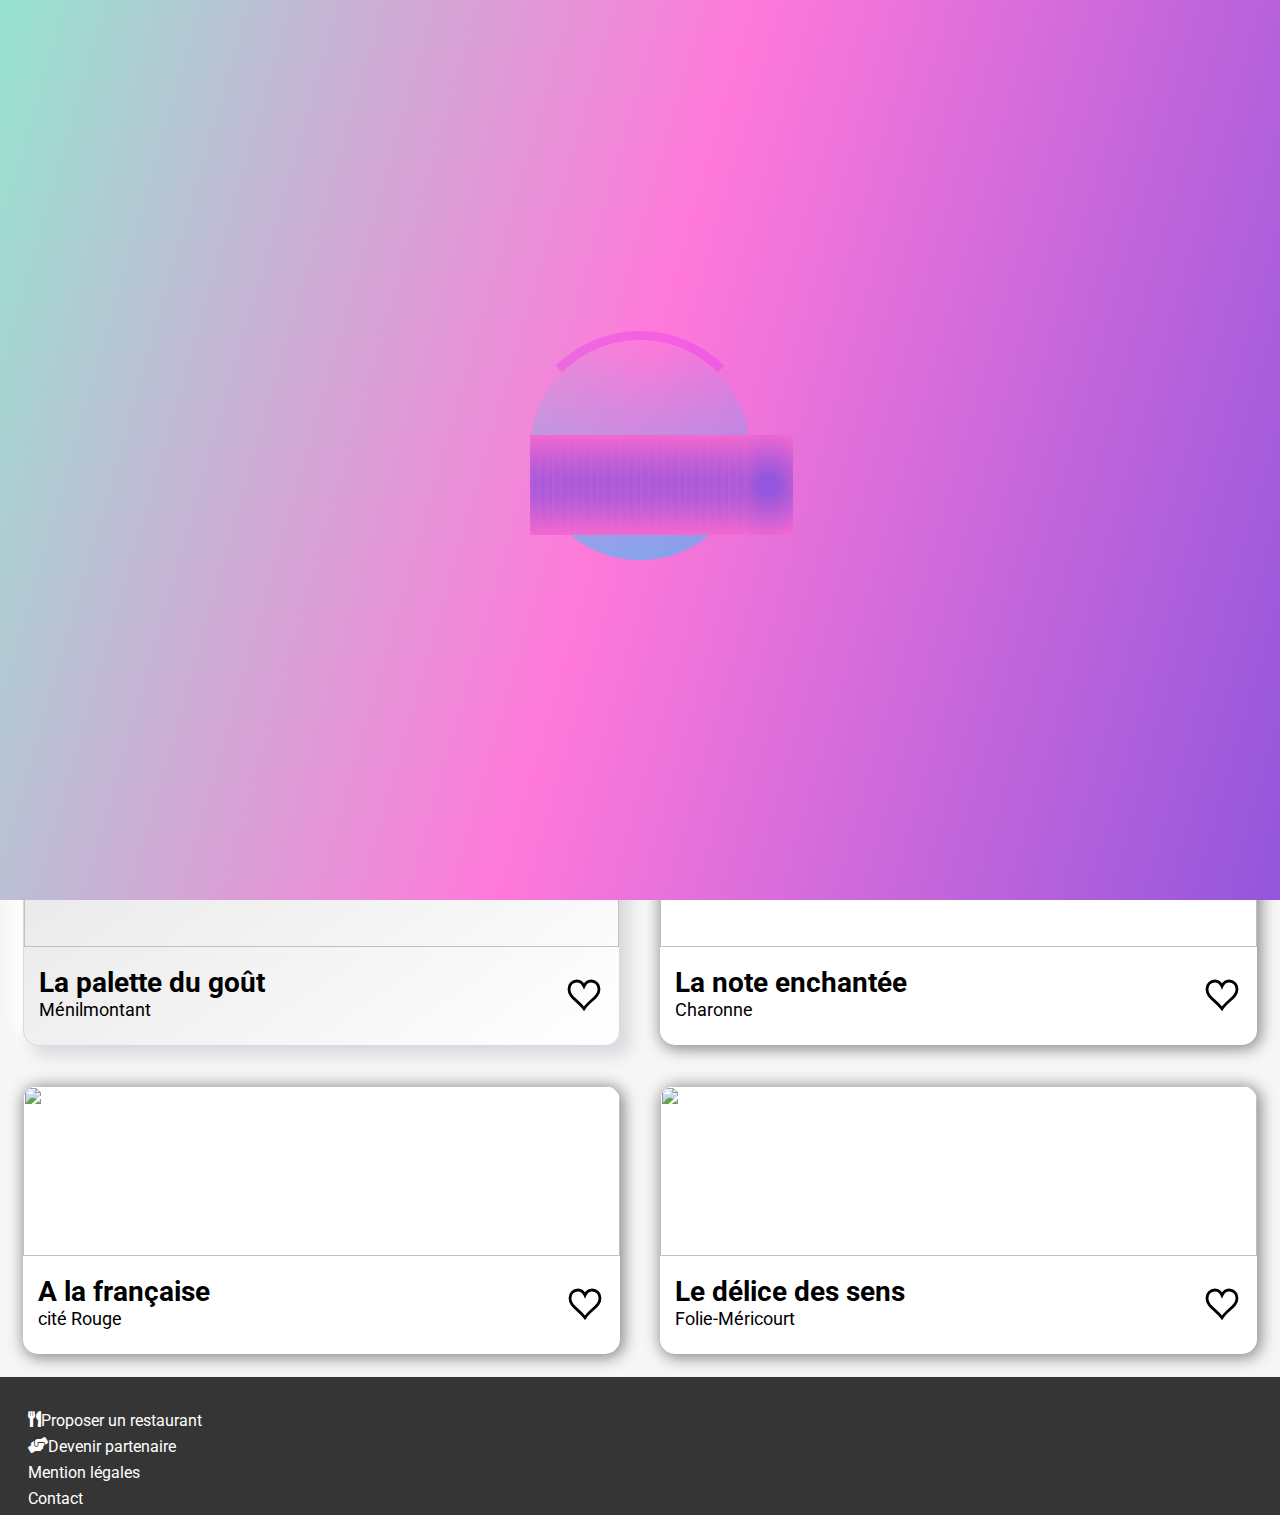
==== commit c8d75fe7: "delay + media screen Grid big screen" ====
--- a/index.html
+++ b/index.html
@@ -12,14 +12,13 @@
     <link rel="stylesheet" href="https://cdnjs.cloudflare.com/ajax/libs/font-awesome/5.15.4/css/all.min.css"
         integrity="sha512-1ycn6IcaQQ40/MKBW2W4Rhis/DbILU74C1vSrLJxCq57o941Ym01SwNsOMqvEBFlcgUa6xLiPY/NS5R+E6ztJQ=="
         crossorigin="anonymous" referrerpolicy="no-referrer" />
-
-
     <link rel="preconnect" href="https://fonts.googleapis.com">
     <link rel="preconnect" href="https://fonts.gstatic.com" crossorigin>
     <link href="https://fonts.googleapis.com/css2?family=Roboto&display=swap" rel="stylesheet">
-
     <link rel="stylesheet" href="css/main.css">
     <title>OhmyFood</title>
+
+
 </head>
 
 <body class="background__second">
@@ -27,11 +26,13 @@
 ************************************************************************************
 LOADER TRANSITION PAGES TO HOME
 ************************************************************************************ -->
+<div class="fullscreen">
+
     <div class="sectionloader">
         <!-- <span class="loader loader__animation"></span> -->
         <!-- Chargement... -->
         <div class="chargement">
-
+            
             <span class="s1"></span>
             <span class="s2"></span>
             <span class="s3"></span>
@@ -62,26 +63,26 @@
             <span class="s1"></span>
             <span class="s2"></span>
             <span class="s3"></span>
-         
+            
             
         </div>
     </div>
-
-
-
+    
+    
+    
     <!-- ******************************************************
- LAYOUT GRID
-****************************************************** -->
-    <div class="container">
-
+        LAYOUT GRID
+        ****************************************************** -->
+        <div class="container">
+            
         <header class="header">
-
+            
             <div class="header__logo">
                 <img src="Maquettes Ohmyfood/images/logo/ohmyfood.png">
             </div>
             <hr>
             <div class="geo">
-
+                
                 <div class="geo__icon">
                     <i class="fas fa-map-marker-alt"></i>
                 </div>
@@ -91,10 +92,10 @@
             </div>
         </header>
 
-
+        
 
         <home class="home">
-
+            
             <h2 class="home__h1">
                 Réservez le menu qui <br>vous convient
             </h2>
@@ -103,35 +104,35 @@
                 <button>Explorer nos restaurants</button>
             </div>
         </home>
-
+        
         <!-- *******************
-FEATURE
-
+            FEATURE
+            
 ******************** -->
 
 
 
-   
-
-            <div class="fcontain">
-                <div class="feature__titre">
-                    <h2>
-                        Fonctionnement
-                    </h2>
-                </div>
-
-<div class="feat__bloc">
-
-    <div class="feat click">
-        <div class="feat__rank">1</div>
-        <div class="feat__logo"><i class="fas fa-mobile-alt"></i></div>
-        <div class="feat__text">Choisissez un restaurant</div>
+
+
+<div class="fcontain">
+    <div class="feature__titre">
+        <h2>
+            Fonctionnement
+        </h2>
     </div>
-    <div class="feat click">
-        <div class="feat__rank">2</div>
-        <div class="feat__logo"><i class="fas fa-list-ul"></i></div>
-        <div class="feat__text">Composez votre menu</div>
-    </div>
+    
+    <div class="feat__bloc">
+        
+        <div class="feat click">
+            <div class="feat__rank">1</div>
+            <div class="feat__logo"><i class="fas fa-mobile-alt"></i></div>
+            <div class="feat__text">Choisissez un restaurant</div>
+        </div>
+        <div class="feat click">
+                    <div class="feat__rank">2</div>
+                    <div class="feat__logo"><i class="fas fa-list-ul"></i></div>
+                    <div class="feat__text">Composez votre menu</div>
+                </div>
                 <div class="feat click">
                     <div class="feat__rank">3</div>
                     <div class="feat__logo"><i class="fas fa-store"></i></div>
@@ -140,33 +141,35 @@
                 
                 
             </div>
-            
-        </div>
-            <!-- 
-                ************************************************
-RESTAURANT
+
+        </div>
+        <!-- 
+            ************************************************
+            RESTAURANT
 ********************************************** -->
 
 <section class="section">
     <h2> Restaurant</h2>
-    
-
-
-            <div class="restaurant">
-
-
-                <div class="carte1 flex1">
-                    <a class="lien" href="lapalette.html" tabindex="1">
-
-
-                        <div class="carte__photo">
-                            <button class="nouveau">
-                                <p>Nouveau</p>
-                            </button>
-                            <img src="Maquettes Ohmyfood/images/restaurants/jay-wennington-N_Y88TWmGwA-unsplash.jpg">
-                        </div>
-                        <div class="carte__header">
-                            <div class="carte__bloc">
+
+    
+    
+    <div class="restaurant">
+        
+        <!-- *************** carte I -->
+        <div class="carte1 flex1">
+            <a class="lien" href="lapalette.html" tabindex="0">
+                
+                
+                <div class="nouveau">
+                    <p>Nouveau</p>
+                </div>
+                <div class="carte__photo">
+                    <img src="Maquettes Ohmyfood/images/restaurants/jay-wennington-N_Y88TWmGwA-unsplash.jpg">
+                </div>
+                
+                
+                <div class="carte__header">
+                    <div class="carte__bloc">
                                 <div class="carte__name">
                                     La palette du goût
                                 </div>
@@ -174,182 +177,264 @@
                                     Ménilmontant
                                 </div>
                             </div>
-                    </a>
-
-                    <!-- **********heart************ -->
-
-                    <div class="carte__favorit">
-                        <div class="iconsv" id="shortcutsvg">
-                            <svg id="shortcutsvg" class="heart-main" type="checkbox" tabindex="0" viewBox="0 0 32 29.6"
-                                width="100" title="heart">
-                                <defs>
-                                    <linearGradient id="gradient" x1=0% y1="0%" x2="100%" y2="0%">
-                                        <stop offset="0%" style="stop-color: #686de0;stop-opacity:1"></stop>
-                                        <stop offset="100%" style="stop-color: #e056fd;stop-opacity:1"></stop>
-                                    </linearGradient>
-                                </defs>
-                                <path d="M23.6,0c-3.4,0-6.3,2.7-7.6,5.6C14.7,2.7,11.8,0,8.4,0C3.8,0,0,3.8,0,8.4c0,9.4,9.5,11.9,16,21.2
+                        </a>
+                        
+                            <div class="carte__favorit">
+                                <div class="iconsv" id="shortcutsvg">
+                                    <svg id="shortcutsvg" class="heart-main" type="checkbox" tabindex="0"
+                                    viewBox="0 0 32 29.6" width="100" title="heart">
+
+                                    <defs>
+                                            <linearGradient id="gradient" x1=0% y1="0%" x2="100%" y2="0%">
+                                                <stop offset="0%" style="stop-color: #686de0;stop-opacity:1"></stop>
+                                                <stop offset="100%" style="stop-color: #e056fd;stop-opacity:1"></stop>
+                                            </linearGradient>
+                                        </defs>
+                                        <path d="M23.6,0c-3.4,0-6.3,2.7-7.6,5.6C14.7,2.7,11.8,0,8.4,0C3.8,0,0,3.8,0,8.4c0,9.4,9.5,11.9,16,21.2
                                   c6.1-9.3,16-12.1,16-21.2C32,3.8,28.2,0,23.6,0z" />
-                            </svg>
-                            <svg class="heart-background" type="checkbox" viewBox="0 0 32 29.6" width="100"
-                                title="heart">
-                                <path d="M23.6,0c-3.4,0-6.3,2.7-7.6,5.6C14.7,2.7,11.8,0,8.4,0C3.8,0,0,3.8,0,8.4c0,9.4,9.5,11.9,16,21.2
+                                </svg>
+                                    <svg class="heart-background" type="checkbox" viewBox="0 0 32 29.6" width="100"
+                                    title="heart">
+                                    <path d="M23.6,0c-3.4,0-6.3,2.7-7.6,5.6C14.7,2.7,11.8,0,8.4,0C3.8,0,0,3.8,0,8.4c0,9.4,9.5,11.9,16,21.2
                                   c6.1-9.3,16-12.1,16-21.2C32,3.8,28.2,0,23.6,0z" />
-                            </svg>
+                                </svg>
+                                </div>
+                            </div>
                         </div>
-                    </div>
-
-
-                </div>
-
-
-            </div>
-
-
-
-            <div class="carte2 flex1">
-                <div class="carte__photo">
-                    <button class="nouveau">
-                        <p>Nouveau</p>
-                    </button>
-                    <a href="lanote.html">
-
-                        <img src="Maquettes Ohmyfood/images/restaurants/stil-u2Lp8tXIcjw-unsplash.jpg">
-                    </a>
-                </div>
+                </div>
+                
+
+                
+                <!-- *************************************** Carte II -->
+<div class="carte2 flex1">
+    <a class="lien" href="lanote.html" tabindex="1">
+
+        
+        <div class="carte__photo">
+            <button class="nouveau">
+                <p>Nouveau</p>
+            </button>
+            <img src="Maquettes Ohmyfood/images/restaurants/stil-u2Lp8tXIcjw-unsplash.jpg">
+        </div>
+        
+        
+        <div class="carte__header">
+            <div class="carte__bloc">
                 <div class="carte__name">
                     La note enchantée
                 </div>
                 <div class="carte__city">
                     Charonne
                 </div>
-
-
-
-            </div>
-
-
-
-
-
-
-
-            <div class="carte3 flex1">
-                <div class="carte__photo">
-                    <a href="alafrançaise.html">
-
-                        <img src="Maquettes Ohmyfood/images/restaurants/toa-heftiba-DQKerTsQwi0-unsplash.jpg">
-                    </a>
-                </div>
+            </div>
+            
+        </a>
+        <div class="carte__favorit">
+            <div class="iconsv" id="shortcutsvg">
+                <svg id="shortcutsvg" class="heart-main" type="checkbox" tabindex="0"
+                viewBox="0 0 32 29.6" width="100" title="heart">
+                
+                        <defs>
+                            <linearGradient id="gradient" x1=0% y1="0%" x2="100%" y2="0%">
+                                <stop offset="0%" style="stop-color: #686de0;stop-opacity:1"></stop>
+                                <stop offset="100%" style="stop-color: #e056fd;stop-opacity:1"></stop>
+                            </linearGradient>
+                        </defs>
+                        <path d="M23.6,0c-3.4,0-6.3,2.7-7.6,5.6C14.7,2.7,11.8,0,8.4,0C3.8,0,0,3.8,0,8.4c0,9.4,9.5,11.9,16,21.2
+                        c6.1-9.3,16-12.1,16-21.2C32,3.8,28.2,0,23.6,0z" />
+                    </svg>
+                    <svg class="heart-background" type="checkbox" viewBox="0 0 32 29.6" width="100"
+                    title="heart">
+                    <path d="M23.6,0c-3.4,0-6.3,2.7-7.6,5.6C14.7,2.7,11.8,0,8.4,0C3.8,0,0,3.8,0,8.4c0,9.4,9.5,11.9,16,21.2
+                    c6.1-9.3,16-12.1,16-21.2C32,3.8,28.2,0,23.6,0z" />
+                </svg>
+            </div>
+        </div>
+    </div>
+</div>
+
+
+<!-- ****************************************** Carte III  -->
+<div class="carte3 flex1">
+    <a class="lien" href="alafrançaise.html" tabindex="1">
+        
+        
+        <div class="carte__photo">
+            <!-- <button class="nouveau">
+                <p>Nouveau</p>
+            </button> -->
+            <img src="Maquettes Ohmyfood/images/restaurants/toa-heftiba-DQKerTsQwi0-unsplash.jpg">
+        </div>
+
+        
+        <div class="carte__header">
+            <div class="carte__bloc">
                 <div class="carte__name">
-                    A la francaise
+                    A la française
                 </div>
                 <div class="carte__city">
-                    Cité rouge </div>
-
-            </div>
-
-
-
-
-            <div class="carte4 flex1">
-                <div class="carte__photo">
-                    <a href="ledelice.html">
-
-                        <img src="Maquettes Ohmyfood/images/restaurants/jay-wennington-N_Y88TWmGwA-unsplash.jpg">
-                    </a>
-                </div>
+                    cité Rouge
+                </div>
+            </div>
+        </a>
+        
+        <div class="carte__favorit">
+            <div class="iconsv" id="shortcutsvg">
+                <svg id="shortcutsvg" class="heart-main" type="checkbox" tabindex="0"
+                viewBox="0 0 32 29.6" width="100" title="heart">
+
+                        <defs>
+                            <linearGradient id="gradient" x1=0% y1="0%" x2="100%" y2="0%">
+                                <stop offset="0%" style="stop-color: #686de0;stop-opacity:1"></stop>
+                                <stop offset="100%" style="stop-color: #e056fd;stop-opacity:1"></stop>
+                            </linearGradient>
+                        </defs>
+                        <path d="M23.6,0c-3.4,0-6.3,2.7-7.6,5.6C14.7,2.7,11.8,0,8.4,0C3.8,0,0,3.8,0,8.4c0,9.4,9.5,11.9,16,21.2
+                        c6.1-9.3,16-12.1,16-21.2C32,3.8,28.2,0,23.6,0z" />
+                    </svg>
+                    <svg class="heart-background" type="checkbox" viewBox="0 0 32 29.6" width="100"
+                    title="heart">
+                    <path d="M23.6,0c-3.4,0-6.3,2.7-7.6,5.6C14.7,2.7,11.8,0,8.4,0C3.8,0,0,3.8,0,8.4c0,9.4,9.5,11.9,16,21.2
+                    c6.1-9.3,16-12.1,16-21.2C32,3.8,28.2,0,23.6,0z" />
+                    </svg>
+                </div>
+            </div>
+        </div>
+</div>
+
+<!-- ******************************************* Carte iV -->
+<div class="carte4 flex1">
+    <a class="lien" href="ledelice.html" tabindex="1">
+        
+
+        <div class="carte__photo">
+            <!-- <button class="nouveau">
+                <p>Nouveau</p>
+            </button> -->
+            <img src="Maquettes Ohmyfood/images/restaurants/louis-hansel-shotsoflouis-qNBGVyOCY8Q-unsplash.jpg">
+        </div>
+
+        
+        <div class="carte__header">
+            <div class="carte__bloc">
                 <div class="carte__name">
-                    Le délice des sens
+                    Le délice des sens             
                 </div>
                 <div class="carte__city">
-                    Folie-Mericourt
-                </div>
-            </div>
-
+                    Folie-Méricourt                </div>
+                </div>
+                
+                
+                
+            </a>
+            <div class="carte__favorit">
+                <div class="iconsv" id="shortcutsvg">
+                    <svg id="shortcutsvg" class="heart-main" type="checkbox" tabindex="0"
+                    viewBox="0 0 32 29.6" width="100" title="heart">
+
+                    <defs>
+                        <linearGradient id="gradient" x1=0% y1="0%" x2="100%" y2="0%">
+                            <stop offset="0%" style="stop-color: #686de0;stop-opacity:1"></stop>
+                                <stop offset="100%" style="stop-color: #e056fd;stop-opacity:1"></stop>
+                            </linearGradient>
+                        </defs>
+                        <path d="M23.6,0c-3.4,0-6.3,2.7-7.6,5.6C14.7,2.7,11.8,0,8.4,0C3.8,0,0,3.8,0,8.4c0,9.4,9.5,11.9,16,21.2
+                        c6.1-9.3,16-12.1,16-21.2C32,3.8,28.2,0,23.6,0z" />
+                    </svg>
+                    <svg class="heart-background" type="checkbox" viewBox="0 0 32 29.6" width="100"
+                    title="heart">
+                    <path d="M23.6,0c-3.4,0-6.3,2.7-7.6,5.6C14.7,2.7,11.8,0,8.4,0C3.8,0,0,3.8,0,8.4c0,9.4,9.5,11.9,16,21.2
+                  c6.1-9.3,16-12.1,16-21.2C32,3.8,28.2,0,23.6,0z" />
+                </svg>
+            </div>
+        </div>
+    </div>
+</div>
+
+              
 
         </section>
-
-
-
-
-
-
-
-
-
-
+        
+
+        
+        
+        
+        
+        
+        
+        
+        
         <footer>
-
-
+            
+            
             <div class="footer__contenu">
-
+                
                 <div class="footer__logo">
                     <img src="Maquettes Ohmyfood/images/logo/ohmyfood.png" alt="">
                 </div>
-
+                
                 <ul class="footer__liste">
-
-
+                    
+                    
                     <li class="footer__offre"><a href="#">
-                            <i class="fas fa-utensils"></i>
-                            <p> Proposer un restaurant</p>
-                        </a>
-                    </li>
-
-                    <li class="footer__partenaire"><a href="#">
-                            <i class="fas fa-hands-helping"></i>
-                            <p>Devenir partenaire</p>
-                        </a></li>
-
-
-                    <li class="footer__mention"><a href="#">
-
-                            <p>Mention légales</p>
-
-                        </a></li>
-
+                        <i class="fas fa-utensils"></i>
+                        <p> Proposer un restaurant</p>
+                    </a>
+                </li>
+                
+                <li class="footer__partenaire"><a href="#">
+                    <i class="fas fa-hands-helping"></i>
+                    <p>Devenir partenaire</p>
+                </a></li>
+                
+                
+                <li class="footer__mention"><a href="#">
+
+                    <p>Mention légales</p>
+                    
+                </a></li>
+                
                     <li class="footer__contact"><a href="#">
                             <p>Contact</p>
                         </a></li>
 
-
-
+                        
+                        
+                    </ul>
+                    
+
+                    
                 </ul>
-
-
-
-                </ul>
-            </div>
-
+            </div>
+            
         </footer>
-
-
-
-
-
-
-
-
-
-
-
-
-
-
-
-
-
-
+        
+        
+        
+        
+
+        
+        
+        
+        
+        
+        
+        
+        
+        
+        
+        
+        
+        
         <!-- <footer class="footer">
             <div class="info__logo">
                 <img src="Maquettes Ohmyfood/images/logo/ohmyfood.png">
             </div>
             <div class="info__liste">
                 <div class="bloc__logo">
-
+                    
                     <ul class="info__affaire">
-
+                        
 
                         <li class=" footer__proposer">
                             <i class="fas fa-utensils test1"></i>
@@ -360,27 +445,28 @@
                         </li>
                         <li class="footer__legales">
                         <li>Mentions légales</li>
-
-                        </li>
+                        
+                    </li>
                         <li class="footer__contact">
                             <span>Contact</span>
                         </li>
                     </ul> -->
-
-
-        <!-- 
+                    
+
+                    <!-- 
         </footer> -->
-
-
+        
+        
 
     </div>
 
-
-
-
-
-
-
+    
+    
+    
+    
+    
+    
+</div>  
 </body>
 
 </html>--- a/css/main.css
+++ b/css/main.css
@@ -6,9 +6,10 @@
   background: #9356dc;
   background: linear-gradient(286deg, #9356dc 0%, #ff79da 51%, #99e2d0 99%);
   height: 100vh;
+  margin-top: -20px;
   width: 100%;
   z-index: 1;
-  animation: pagetransition 7s forwards;
+  animation: pagetransition 5s forwards;
 }
 
 @keyframes pagetransition {
@@ -23,7 +24,7 @@
 }
 .chargement {
   background: linear-gradient(to bottom, rgba(255, 61, 223, 0) 0%, rgba(0, 217, 255, 0.459) 100%);
-  filter: blur(1px);
+  filter: blur(0.1px);
   width: 220px;
   height: 220px;
   border-radius: 50%;
@@ -60,11 +61,10 @@
   }
 }
 span {
-  flex-wrap: wrap;
-  display: flex;
   width: 130px;
   height: 230px;
   position: relative;
+  bottom: -100px;
 }
 
 span:before {
@@ -72,9 +72,8 @@
   position: absolute;
   top: 0;
   left: 0;
-  width: 100%;
-  height: 100%;
-  opacity: 0.5;
+  width: 50px;
+  height: 100px;
   background: #9356dc;
   background: radial-gradient(circle, #9356dc 15%, #f769d0 100%);
   animation: charge 1s alternate infinite;
@@ -82,14 +81,14 @@
 
 @keyframes charge {
   0% {
-    transform: rotate(0deg);
-    width: 100%;
-    height: 100%;
+    filter: invert(20%);
+    width: 10px;
+    height: 10px;
   }
   100% {
-    transform: rotate(360deg);
-    width: 0;
-    height: 100%;
+    filter: invert(40%);
+    width: 20%;
+    height: 10%;
   }
 }
 .s4:before,
@@ -120,6 +119,10 @@
   font-family: "roboto";
 }
 
+.background__second {
+  background: #f6f6f6f6;
+}
+
 .lien {
   color: black;
 }
@@ -145,10 +148,14 @@
   display: flex;
   justify-content: center;
   margin-top: 20px;
+  margin-bottom: 15px;
 }
 .header__logo img {
   width: 160px;
   height: auto;
+}
+.header__fontaw {
+  color: red;
 }
 
 .geo {
@@ -188,6 +195,7 @@
   text-align: center;
   font-size: 16px;
   margin-bottom: 45px;
+  margin-top: -15px;
 }
 .home__btn {
   text-align: center;
@@ -208,7 +216,6 @@
   flex-wrap: wrap;
   justify-content: space-around;
   max-width: 800px;
-  border: solid green 5px;
 }
 
 .fcontain {
@@ -271,7 +278,7 @@
 }
 
 .section {
-  padding: 20px;
+  padding: 3px;
 }
 .section .restaurant {
   display: flex;
@@ -314,6 +321,7 @@
   border: solid 1px #d9dade;
   box-shadow: 9.91px 9.91px 15px #d9dade, -9.91px -9.91px 15px #ffffff;
   background: linear-gradient(145deg, #e6e6e6, #ffffff);
+  position: relative;
 }
 
 .carte1:hover {
@@ -359,6 +367,7 @@
 }
 
 .carte__favorit {
+  width: 50px;
   font-size: 30px;
   display: flex;
   align-self: center;
@@ -471,6 +480,15 @@
   background-position: bottom;
 }
 
+.label i {
+  color: black;
+  position: relative;
+  right: 90px;
+  display: flex;
+  align-self: center;
+  font-size: 22px;
+}
+
 .alacarte {
   width: 100%;
 }
@@ -490,6 +508,32 @@
   border-radius: 25px 25px 0 0;
 }
 
+.delayentree {
+  animation: appearance 0.8s ease-out;
+}
+
+.delayplats {
+  animation: appearance 1.2s ease-out;
+}
+
+.delaydessert {
+  animation: appearance 1.5s ease-out;
+}
+
+@keyframes appearance {
+  0% {
+    opacity: 0;
+    transfom: translatey(-250px);
+  }
+  50% {
+    opacity: 0;
+    transform: translateY(-100px);
+  }
+  100% {
+    opacity: 1;
+    transform: translateY(0px);
+  }
+}
 .direction__column {
   display: flex;
   flex-direction: column;
@@ -498,16 +542,20 @@
 .plats__intro {
   margin: 15px;
   font-weight: 100;
+  border-bottom: solid #037699 4px;
+  width: 45px;
+  height: 35px;
 }
 
 .menu {
-  border: solid red 4px;
   cursor: pointer;
+  background-color: white;
   box-shadow: #00000018 1px 1px 2px 0;
   border-radius: 18px;
   padding: 0;
   height: 70px;
-  max-width: 440px;
+  width: 95%;
+  max-width: 1000px;
   margin: 15px;
   display: flex;
   justify-content: space-between;
@@ -537,9 +585,8 @@
   align-items: center;
   justify-content: center;
   font-size: 20px;
-  border: solid #0de91f 3px;
   width: 60px;
-  height: 66px;
+  height: 72px;
   background-color: #99e2d0;
   border-radius: 0 18px 18px 0;
   position: relative;
@@ -547,15 +594,17 @@
 }
 
 .menu__prix {
-  display: flex;
-  border: solid blue 2px;
-  align-items: center;
+  font-weight: bold;
+  display: flex;
+  align-items: flex-end;
+  margin-right: 20px;
   margin-left: 10px;
+  margin-bottom: 5px;
 }
 
 .checkrotate {
-  color: blue;
-  transition: 1s ease;
+  color: white;
+  transition: 2s ease;
 }
 
 .menu__group {
@@ -585,11 +634,17 @@
   background: linear-gradient(#ff79da, #9356dc);
   color: white;
   border-radius: 35px;
-  padding: 10px;
+  padding: 20px;
   text-align: center;
   border: none;
   display: flex;
   justify-content: center;
+}
+
+.ohmyorder {
+  display: flex;
+  justify-content: center;
+  margin-bottom: 15px;
 }
 
 @media screen and (min-width: 720px) {
@@ -597,5 +652,17 @@
     flex-basis: 450px;
   }
 }
+@media screen and (min-width: 1628px) {
+  .section .restaurant .flex1 {
+    flex-basis: 600px;
+  }
+}
+@media screen and (min-width: 1628px) {
+  .grid {
+    display: grid;
+    grid-template-columns: 1fr 1fr 1fr;
+    border: solid red 10px;
+  }
+}
 
 /*# sourceMappingURL=main.css.map */
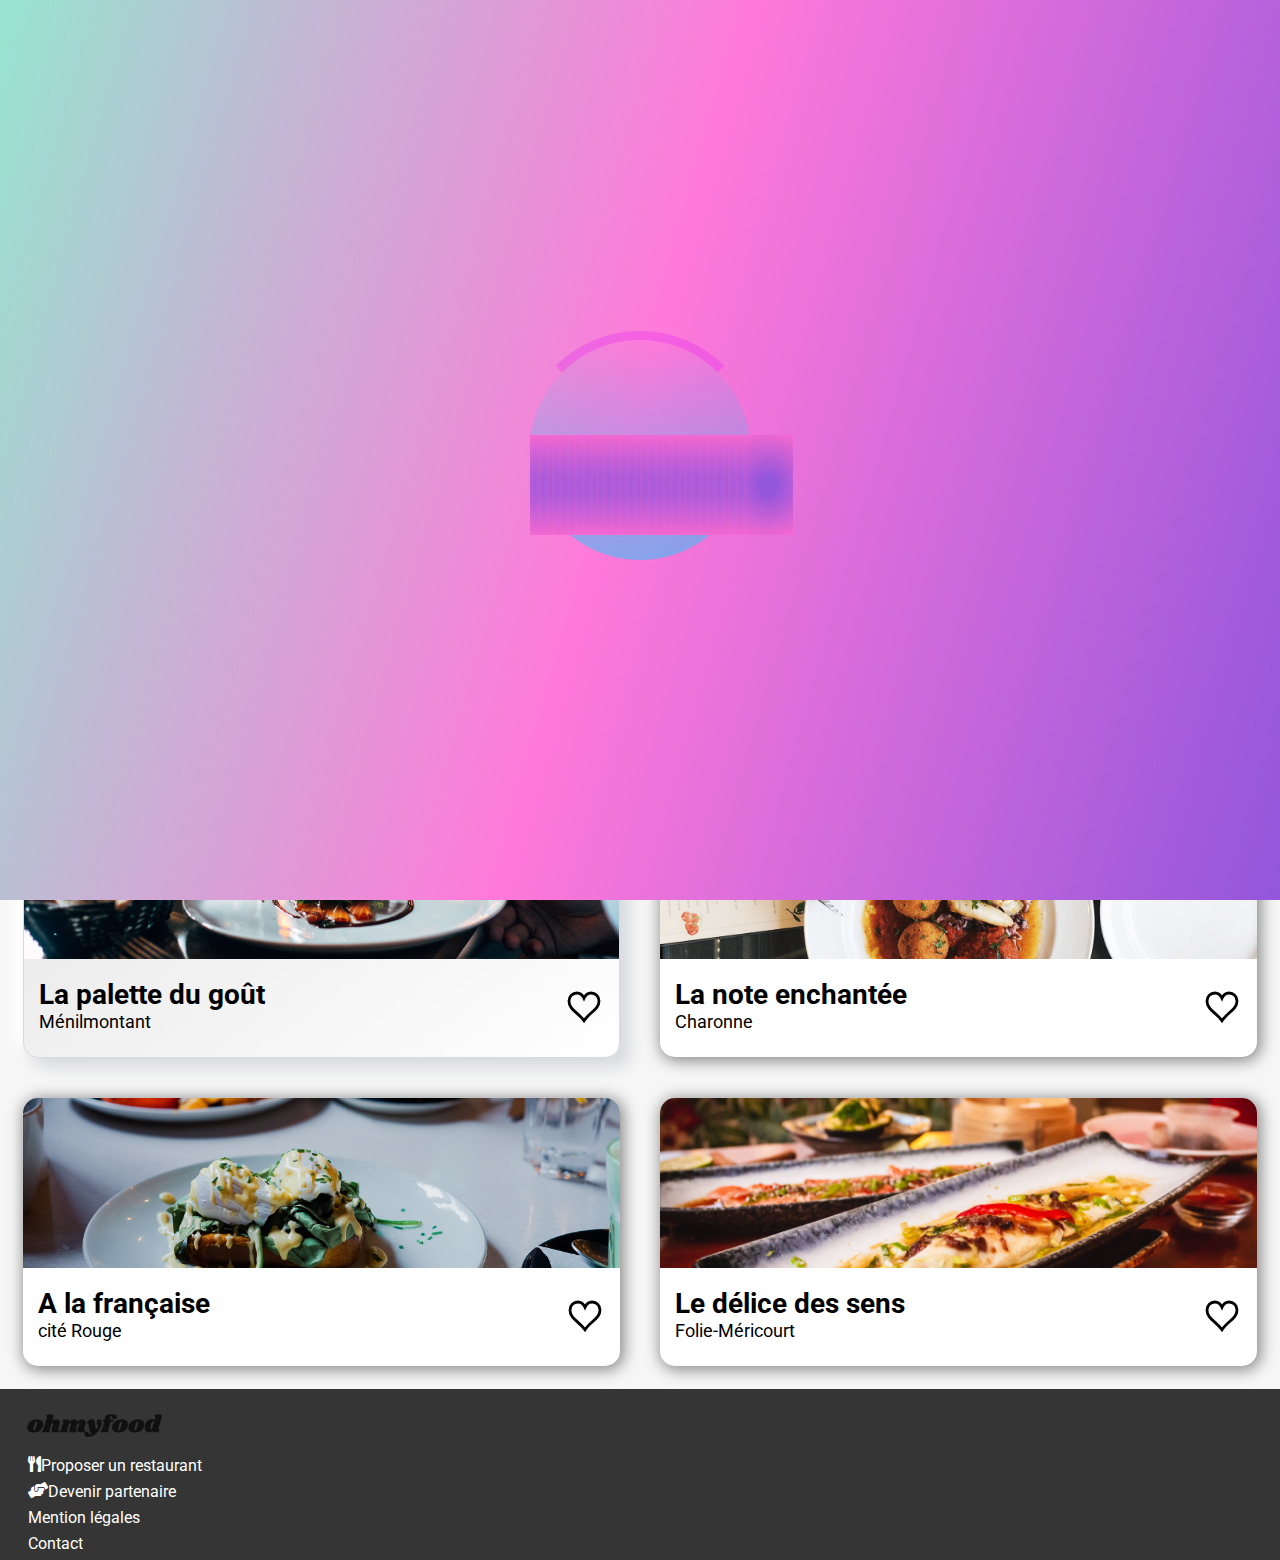
==== commit 6866df98: "fix svg error id" ====
--- a/index.html
+++ b/index.html
@@ -5,7 +5,7 @@
     <meta charset="UTF-8">
     <meta http-equiv="X-UA-Compatible" content="IE=edge">
     <meta name="viewport" content="width=device-width, initial-scale=1.0">
-    <link rel="shortcuticon" href="Maquettes Ohmyfood/images/logo/istockphoto-1166149111-612x612.jpg">
+    <link rel="shortcuticon" href="Maquettes_Ohmyfood/images/logo/istockphoto-1166149111-612x612.jpg">
     <link rel="preconnect" href="https://fonts.googleapis.com">
     <link rel="preconnect" href="https://fonts.gstatic.com" crossorigin>
     <link href="https://fonts.googleapis.com/css2?family=Shrikhand&display=swap" rel="stylesheet">
@@ -26,86 +26,86 @@
 ************************************************************************************
 LOADER TRANSITION PAGES TO HOME
 ************************************************************************************ -->
-<div class="fullscreen">
-
-    <div class="sectionloader">
-        <!-- <span class="loader loader__animation"></span> -->
-        <!-- Chargement... -->
-        <div class="chargement">
-            
-            <span class="s1"></span>
-            <span class="s2"></span>
-            <span class="s3"></span>
-            <span class="s4"></span>
-            <span class="s5"></span>
-            <span class="s6"></span>
-            <span class="s7"></span>
-            <span class="s8"></span>
-            <span class="s9"></span>
-            <span class="s1"></span>
-            <span class="s2"></span>
-            <span class="s3"></span>
-            <span class="s4"></span>
-            <span class="s5"></span>
-            <span class="s6"></span>
-            <span class="s7"></span>
-            <span class="s8"></span>
-            <span class="s9"></span>
-            <span class="s1"></span>
-            <span class="s2"></span>
-            <span class="s3"></span>
-            <span class="s4"></span>
-            <span class="s5"></span>
-            <span class="s6"></span>
-            <span class="s7"></span>
-            <span class="s8"></span>
-            <span class="s9"></span>
-            <span class="s1"></span>
-            <span class="s2"></span>
-            <span class="s3"></span>
-            
-            
+    <div class="fullscreen">
+
+        <div class="sectionloader">
+            <!-- <span class="loader loader__animation"></span> -->
+            <!-- Chargement... -->
+            <div class="chargement">
+
+                <span class="s1"></span>
+                <span class="s2"></span>
+                <span class="s3"></span>
+                <span class="s4"></span>
+                <span class="s5"></span>
+                <span class="s6"></span>
+                <span class="s7"></span>
+                <span class="s8"></span>
+                <span class="s9"></span>
+                <span class="s1"></span>
+                <span class="s2"></span>
+                <span class="s3"></span>
+                <span class="s4"></span>
+                <span class="s5"></span>
+                <span class="s6"></span>
+                <span class="s7"></span>
+                <span class="s8"></span>
+                <span class="s9"></span>
+                <span class="s1"></span>
+                <span class="s2"></span>
+                <span class="s3"></span>
+                <span class="s4"></span>
+                <span class="s5"></span>
+                <span class="s6"></span>
+                <span class="s7"></span>
+                <span class="s8"></span>
+                <span class="s9"></span>
+                <span class="s1"></span>
+                <span class="s2"></span>
+                <span class="s3"></span>
+
+
+            </div>
         </div>
-    </div>
-    
-    
-    
-    <!-- ******************************************************
+
+
+
+        <!-- ******************************************************
         LAYOUT GRID
         ****************************************************** -->
         <div class="container">
-            
-        <header class="header">
-            
-            <div class="header__logo">
-                <img src="Maquettes Ohmyfood/images/logo/ohmyfood.png">
+
+            <header class="header">
+
+                <div class="header__logo">
+                    <img src="Maquettes_Ohmyfood/images/logo/ohmyfood.png" alt="logo du restaurant">
+                </div>
+                <hr>
+                <div class="geo">
+
+                    <div class="geo__icon">
+                        <i class="fas fa-map-marker-alt"></i>
+                    </div>
+                    <div class="geo__city">
+                        <input type="text" placeholder="Paris, Belleville" name="Paris">
+                    </div>
+                </div>
+            </header>
+
+
+
+            <div class="home">
+
+                <h2 class="home__h1">
+                    Réservez le menu qui <br>vous convient
+                </h2>
+                <p class="home__clickbalt">Découvrez des restaurants d'exception,<br>sélectionés par nos soins</p>
+                <div class="home__btn">
+                    <button>Explorer nos restaurants</button>
+                </div>
             </div>
-            <hr>
-            <div class="geo">
-                
-                <div class="geo__icon">
-                    <i class="fas fa-map-marker-alt"></i>
-                </div>
-                <div class="geo__city">
-                    <input type="text" placeholder="Paris, Belleville" name="Paris">
-                </div>
-            </div>
-        </header>
-
-        
-
-        <home class="home">
-            
-            <h2 class="home__h1">
-                Réservez le menu qui <br>vous convient
-            </h2>
-            <p class="home__clickbalt">Découvrez des restaurants d'exception,<br>sélectionés par nos soins</p>
-            <div class="home__btn">
-                <button>Explorer nos restaurants</button>
-            </div>
-        </home>
-        
-        <!-- *******************
+
+            <!-- *******************
             FEATURE
             
 ******************** -->
@@ -114,62 +114,63 @@
 
 
 
-<div class="fcontain">
-    <div class="feature__titre">
-        <h2>
-            Fonctionnement
-        </h2>
-    </div>
-    
-    <div class="feat__bloc">
-        
-        <div class="feat click">
-            <div class="feat__rank">1</div>
-            <div class="feat__logo"><i class="fas fa-mobile-alt"></i></div>
-            <div class="feat__text">Choisissez un restaurant</div>
-        </div>
-        <div class="feat click">
-                    <div class="feat__rank">2</div>
-                    <div class="feat__logo"><i class="fas fa-list-ul"></i></div>
-                    <div class="feat__text">Composez votre menu</div>
-                </div>
-                <div class="feat click">
-                    <div class="feat__rank">3</div>
-                    <div class="feat__logo"><i class="fas fa-store"></i></div>
-                    <div class="feat__text">Dégustez au restaurant</div>
-                </div>
-                
-                
+            <div class="fcontain">
+                <div class="feature__titre">
+                    <h2>
+                        Fonctionnement
+                    </h2>
+                </div>
+
+                <div class="feat__bloc">
+
+                    <div class="feat click">
+                        <div class="feat__rank">1</div>
+                        <div class="feat__logo"><i class="fas fa-mobile-alt"></i></div>
+                        <div class="feat__text">Choisissez un restaurant</div>
+                    </div>
+                    <div class="feat click">
+                        <div class="feat__rank">2</div>
+                        <div class="feat__logo"><i class="fas fa-list-ul"></i></div>
+                        <div class="feat__text">Composez votre menu</div>
+                    </div>
+                    <div class="feat click">
+                        <div class="feat__rank">3</div>
+                        <div class="feat__logo"><i class="fas fa-store"></i></div>
+                        <div class="feat__text">Dégustez au restaurant</div>
+                    </div>
+
+
+                </div>
+
             </div>
-
-        </div>
-        <!-- 
+            <!-- 
             ************************************************
             RESTAURANT
 ********************************************** -->
 
-<section class="section">
-    <h2> Restaurant</h2>
-
-    
-    
-    <div class="restaurant">
-        
-        <!-- *************** carte I -->
-        <div class="carte1 flex1">
-            <a class="lien" href="lapalette.html" tabindex="0">
-                
-                
-                <div class="nouveau">
-                    <p>Nouveau</p>
-                </div>
-                <div class="carte__photo">
-                    <img src="Maquettes Ohmyfood/images/restaurants/jay-wennington-N_Y88TWmGwA-unsplash.jpg">
-                </div>
-                
-                
-                <div class="carte__header">
-                    <div class="carte__bloc">
+            <section class="section">
+                <h2> Restaurant</h2>
+
+
+
+                <div class="restaurant">
+
+                    <!-- *************** carte I -->
+                    <div class="carte1 flex1">
+                        <a class="lien" href="lapalette.html" tabindex="0">
+
+                            <div class="nouveau">
+                                <p>Nouveau</p>
+                            </div>
+                            <div class="carte__photo">
+                                <img src="Maquettes_Ohmyfood/images/restaurants/jay-wennington-N_Y88TWmGwA-unsplash.jpg"
+                                    alt="plat elegant table cote a cote">
+
+                            </div>
+
+                        </a>
+                        <div class="carte__header">
+                            <div class="carte__bloc">
                                 <div class="carte__name">
                                     La palette du goût
                                 </div>
@@ -177,255 +178,300 @@
                                     Ménilmontant
                                 </div>
                             </div>
-                        </a>
-                        
+
+                            <!-- **************************************************** SVG COEUR -->
+
                             <div class="carte__favorit">
-                                <div class="iconsv" id="shortcutsvg">
-                                    <svg id="shortcutsvg" class="heart-main" type="checkbox" tabindex="0"
-                                    viewBox="0 0 32 29.6" width="100" title="heart">
-
-                                    <defs>
-                                            <linearGradient id="gradient" x1=0% y1="0%" x2="100%" y2="0%">
+                                <div class="iconsv">
+                                    <svg class="heart-main" tabindex="0" viewBox="0 0 32 29.6" width="100">
+
+                                        <defs>
+                                            <linearGradient class="gradient" x1=0% y1="0%" x2="100%" y2="0%">
                                                 <stop offset="0%" style="stop-color: #686de0;stop-opacity:1"></stop>
                                                 <stop offset="100%" style="stop-color: #e056fd;stop-opacity:1"></stop>
                                             </linearGradient>
                                         </defs>
                                         <path d="M23.6,0c-3.4,0-6.3,2.7-7.6,5.6C14.7,2.7,11.8,0,8.4,0C3.8,0,0,3.8,0,8.4c0,9.4,9.5,11.9,16,21.2
                                   c6.1-9.3,16-12.1,16-21.2C32,3.8,28.2,0,23.6,0z" />
+                                    </svg>
+                                    <svg class="heart-background" viewBox="0 0 32 29.6" width="100">
+                                        <path d="M23.6,0c-3.4,0-6.3,2.7-7.6,5.6C14.7,2.7,11.8,0,8.4,0C3.8,0,0,3.8,0,8.4c0,9.4,9.5,11.9,16,21.2
+                                  c6.1-9.3,16-12.1,16-21.2C32,3.8,28.2,0,23.6,0z" />
+                                    </svg>
+                                </div>
+                            </div>
+                        </div>
+                    </div>
+
+
+
+                    <!-- *************************************** Carte II -->
+                    <div class="carte2 flex1">
+                        <a class="lien" href="lanote.html" tabindex="1">
+
+
+                            <div class="carte__photo">
+                                <div class="nouveau">
+                                    <p>Nouveau</p>
+                                </div>
+                                <img src="Maquettes_Ohmyfood/images/restaurants/stil-u2Lp8tXIcjw-unsplash.jpg"
+                                    alt="logo du restaurant">
+                            </div>
+                        </a>
+
+                        <div class="carte__header">
+                            <div class="carte__bloc">
+                                <div class="carte__name">
+                                    La note enchantée
+                                </div>
+                                <div class="carte__city">
+                                    Charonne
+                                </div>
+                            </div>
+
+                            <div class="carte__favorit">
+                                <div class="iconsv">
+                                    <svg class="heart-main" tabindex="0" viewBox="0 0 32 29.6" width="100">
+
+                                        <defs>
+                                            <linearGradient class="gradient" x1=0% y1="0%" x2="100%" y2="0%">
+                                                <stop offset="0%" style="stop-color: #686de0;stop-opacity:1"></stop>
+                                                <stop offset="100%" style="stop-color: #e056fd;stop-opacity:1">
+                                                </stop>
+                                            </linearGradient>
+                                        </defs>
+                                        <path d="M23.6,0c-3.4,0-6.3,2.7-7.6,5.6C14.7,2.7,11.8,0,8.4,0C3.8,0,0,3.8,0,8.4c0,9.4,9.5,11.9,16,21.2
+                        c6.1-9.3,16-12.1,16-21.2C32,3.8,28.2,0,23.6,0z" />
+                                    </svg>
+                                    <svg class="heart-background" viewBox="0 0 32 29.6" width="100">
+                                        <path d="M23.6,0c-3.4,0-6.3,2.7-7.6,5.6C14.7,2.7,11.8,0,8.4,0C3.8,0,0,3.8,0,8.4c0,9.4,9.5,11.9,16,21.2
+                    c6.1-9.3,16-12.1,16-21.2C32,3.8,28.2,0,23.6,0z" />
+                                    </svg>
+                                </div>
+                            </div>
+                        </div>
+
+                    </div>
+
+
+                    <!-- ****************************************** Carte III  -->
+                    <div class="carte3 flex1">
+                        <a class="lien" href="alafrançaise.html" tabindex="1">
+
+
+                            <div class="carte__photo">
+                                <img src="Maquettes_Ohmyfood/images/restaurants/toa-heftiba-DQKerTsQwi0-unsplash.jpg"
+                                    alt="logo du restaurant">
+                            </div>
+
+
+                            <div class="carte__header">
+                                <div class="carte__bloc">
+                                    <div class="carte__name">
+                                        A la française
+                                    </div>
+                                    <div class="carte__city">
+                                        cité Rouge
+                                    </div>
+                                </div>
+                        </a>
+
+                        <div class="carte__favorit">
+                            <div class="iconsv">
+                                <svg class="heart-main" tabindex="0" viewBox="0 0 32 29.6" width="100">
+
+                                    <defs>
+                                        <linearGradient class="gradient" x1=0% y1="0%" x2="100%" y2="0%">
+                                            <stop offset="0%" style="stop-color: #686de0;stop-opacity:1"></stop>
+                                            <stop offset="100%" style="stop-color: #e056fd;stop-opacity:1"></stop>
+                                        </linearGradient>
+                                    </defs>
+                                    <path d="M23.6,0c-3.4,0-6.3,2.7-7.6,5.6C14.7,2.7,11.8,0,8.4,0C3.8,0,0,3.8,0,8.4c0,9.4,9.5,11.9,16,21.2
+                        c6.1-9.3,16-12.1,16-21.2C32,3.8,28.2,0,23.6,0z" />
                                 </svg>
-                                    <svg class="heart-background" type="checkbox" viewBox="0 0 32 29.6" width="100"
-                                    title="heart">
+                                <svg class="heart-background" viewBox="0 0 32 29.6" width="100">
                                     <path d="M23.6,0c-3.4,0-6.3,2.7-7.6,5.6C14.7,2.7,11.8,0,8.4,0C3.8,0,0,3.8,0,8.4c0,9.4,9.5,11.9,16,21.2
-                                  c6.1-9.3,16-12.1,16-21.2C32,3.8,28.2,0,23.6,0z" />
+                    c6.1-9.3,16-12.1,16-21.2C32,3.8,28.2,0,23.6,0z" />
                                 </svg>
-                                </div>
                             </div>
                         </div>
-                </div>
-                
-
-                
-                <!-- *************************************** Carte II -->
-<div class="carte2 flex1">
-    <a class="lien" href="lanote.html" tabindex="1">
-
-        
-        <div class="carte__photo">
-            <button class="nouveau">
-                <p>Nouveau</p>
-            </button>
-            <img src="Maquettes Ohmyfood/images/restaurants/stil-u2Lp8tXIcjw-unsplash.jpg">
-        </div>
-        
-        
-        <div class="carte__header">
-            <div class="carte__bloc">
-                <div class="carte__name">
-                    La note enchantée
-                </div>
-                <div class="carte__city">
-                    Charonne
-                </div>
-            </div>
-            
-        </a>
-        <div class="carte__favorit">
-            <div class="iconsv" id="shortcutsvg">
-                <svg id="shortcutsvg" class="heart-main" type="checkbox" tabindex="0"
-                viewBox="0 0 32 29.6" width="100" title="heart">
-                
-                        <defs>
-                            <linearGradient id="gradient" x1=0% y1="0%" x2="100%" y2="0%">
-                                <stop offset="0%" style="stop-color: #686de0;stop-opacity:1"></stop>
-                                <stop offset="100%" style="stop-color: #e056fd;stop-opacity:1"></stop>
-                            </linearGradient>
-                        </defs>
-                        <path d="M23.6,0c-3.4,0-6.3,2.7-7.6,5.6C14.7,2.7,11.8,0,8.4,0C3.8,0,0,3.8,0,8.4c0,9.4,9.5,11.9,16,21.2
-                        c6.1-9.3,16-12.1,16-21.2C32,3.8,28.2,0,23.6,0z" />
-                    </svg>
-                    <svg class="heart-background" type="checkbox" viewBox="0 0 32 29.6" width="100"
-                    title="heart">
-                    <path d="M23.6,0c-3.4,0-6.3,2.7-7.6,5.6C14.7,2.7,11.8,0,8.4,0C3.8,0,0,3.8,0,8.4c0,9.4,9.5,11.9,16,21.2
-                    c6.1-9.3,16-12.1,16-21.2C32,3.8,28.2,0,23.6,0z" />
-                </svg>
-            </div>
-        </div>
-    </div>
-</div>
-
-
-<!-- ****************************************** Carte III  -->
-<div class="carte3 flex1">
-    <a class="lien" href="alafrançaise.html" tabindex="1">
-        
-        
-        <div class="carte__photo">
-            <!-- <button class="nouveau">
+                    </div>
+                </div>
+
+                <!-- ******************************************* Carte iV -->
+                <div class="carte4 flex1">
+                    <a class="lien" href="ledelice.html" tabindex="1">
+
+
+                        <div class="carte__photo">
+                            <!-- <button class="nouveau">
                 <p>Nouveau</p>
             </button> -->
-            <img src="Maquettes Ohmyfood/images/restaurants/toa-heftiba-DQKerTsQwi0-unsplash.jpg">
+                            <img src="Maquettes_Ohmyfood/images/restaurants/louis-hansel-shotsoflouis-qNBGVyOCY8Q-unsplash.jpg"
+                                alt="photo du ">
+                        </div>
+
+
+                        <div class="carte__header">
+                            <div class="carte__bloc">
+                                <div class="carte__name">
+                                    Le délice des sens
+                                </div>
+                                <div class="carte__city">
+                                    Folie-Méricourt </div>
+                            </div>
+
+
+
+                    </a>
+                    <div class="carte__favorit">
+                        <div class="iconsv">
+                            <svg class="heart-main" tabindex="0" viewBox="0 0 32 29.6" width="100">
+
+                                <defs>
+                                    <linearGradient class="gradient" x1=0% y1="0%" x2="100%" y2="0%">
+                                        <stop offset="0%" style="stop-color: #686de0;stop-opacity:1"></stop>
+                                        <stop offset="100%" style="stop-color: #e056fd;stop-opacity:1"></stop>
+                                    </linearGradient>
+                                </defs>
+                                <path d="M23.6,0c-3.4,0-6.3,2.7-7.6,5.6C14.7,2.7,11.8,0,8.4,0C3.8,0,0,3.8,0,8.4c0,9.4,9.5,11.9,16,21.2
+                        c6.1-9.3,16-12.1,16-21.2C32,3.8,28.2,0,23.6,0z" />
+                            </svg>
+                            <svg class="heart-background" viewBox="0 0 32 29.6" width="100">
+                                <path d="M23.6,0c-3.4,0-6.3,2.7-7.6,5.6C14.7,2.7,11.8,0,8.4,0C3.8,0,0,3.8,0,8.4c0,9.4,9.5,11.9,16,21.2
+                  c6.1-9.3,16-12.1,16-21.2C32,3.8,28.2,0,23.6,0z" />
+                            </svg>
+                        </div>
+                    </div>
+                </div>
         </div>
 
-        
-        <div class="carte__header">
-            <div class="carte__bloc">
-                <div class="carte__name">
-                    A la française
-                </div>
-                <div class="carte__city">
-                    cité Rouge
-                </div>
+
+
+        </section>
+
+
+
+
+        <!-- 
+
+
+    *****************************************************************************************************
+                                                *****FOOTER****
+    ********************************************************************************************************* -->
+
+
+        <!-- <footer>
+
+
+        <div class="footer__contenu">
+
+            <div class="footer__logo">
+                <img src="Maquettes Ohmyfood/images/logo/ohmyfood.png" alt="">
             </div>
-        </a>
-        
-        <div class="carte__favorit">
-            <div class="iconsv" id="shortcutsvg">
-                <svg id="shortcutsvg" class="heart-main" type="checkbox" tabindex="0"
-                viewBox="0 0 32 29.6" width="100" title="heart">
-
-                        <defs>
-                            <linearGradient id="gradient" x1=0% y1="0%" x2="100%" y2="0%">
-                                <stop offset="0%" style="stop-color: #686de0;stop-opacity:1"></stop>
-                                <stop offset="100%" style="stop-color: #e056fd;stop-opacity:1"></stop>
-                            </linearGradient>
-                        </defs>
-                        <path d="M23.6,0c-3.4,0-6.3,2.7-7.6,5.6C14.7,2.7,11.8,0,8.4,0C3.8,0,0,3.8,0,8.4c0,9.4,9.5,11.9,16,21.2
-                        c6.1-9.3,16-12.1,16-21.2C32,3.8,28.2,0,23.6,0z" />
-                    </svg>
-                    <svg class="heart-background" type="checkbox" viewBox="0 0 32 29.6" width="100"
-                    title="heart">
-                    <path d="M23.6,0c-3.4,0-6.3,2.7-7.6,5.6C14.7,2.7,11.8,0,8.4,0C3.8,0,0,3.8,0,8.4c0,9.4,9.5,11.9,16,21.2
-                    c6.1-9.3,16-12.1,16-21.2C32,3.8,28.2,0,23.6,0z" />
-                    </svg>
-                </div>
-            </div>
-        </div>
-</div>
-
-<!-- ******************************************* Carte iV -->
-<div class="carte4 flex1">
-    <a class="lien" href="ledelice.html" tabindex="1">
-        
-
-        <div class="carte__photo">
-            <!-- <button class="nouveau">
-                <p>Nouveau</p>
-            </button> -->
-            <img src="Maquettes Ohmyfood/images/restaurants/louis-hansel-shotsoflouis-qNBGVyOCY8Q-unsplash.jpg">
-        </div>
-
-        
-        <div class="carte__header">
-            <div class="carte__bloc">
-                <div class="carte__name">
-                    Le délice des sens             
-                </div>
-                <div class="carte__city">
-                    Folie-Méricourt                </div>
-                </div>
-                
-                
-                
-            </a>
-            <div class="carte__favorit">
-                <div class="iconsv" id="shortcutsvg">
-                    <svg id="shortcutsvg" class="heart-main" type="checkbox" tabindex="0"
-                    viewBox="0 0 32 29.6" width="100" title="heart">
-
-                    <defs>
-                        <linearGradient id="gradient" x1=0% y1="0%" x2="100%" y2="0%">
-                            <stop offset="0%" style="stop-color: #686de0;stop-opacity:1"></stop>
-                                <stop offset="100%" style="stop-color: #e056fd;stop-opacity:1"></stop>
-                            </linearGradient>
-                        </defs>
-                        <path d="M23.6,0c-3.4,0-6.3,2.7-7.6,5.6C14.7,2.7,11.8,0,8.4,0C3.8,0,0,3.8,0,8.4c0,9.4,9.5,11.9,16,21.2
-                        c6.1-9.3,16-12.1,16-21.2C32,3.8,28.2,0,23.6,0z" />
-                    </svg>
-                    <svg class="heart-background" type="checkbox" viewBox="0 0 32 29.6" width="100"
-                    title="heart">
-                    <path d="M23.6,0c-3.4,0-6.3,2.7-7.6,5.6C14.7,2.7,11.8,0,8.4,0C3.8,0,0,3.8,0,8.4c0,9.4,9.5,11.9,16,21.2
-                  c6.1-9.3,16-12.1,16-21.2C32,3.8,28.2,0,23.6,0z" />
-                </svg>
-            </div>
-        </div>
-    </div>
-</div>
-
-              
-
-        </section>
-        
-
-        
-        
-        
-        
-        
-        
-        
-        
-        <footer>
-            
-            
-            <div class="footer__contenu">
-                
-                <div class="footer__logo">
-                    <img src="Maquettes Ohmyfood/images/logo/ohmyfood.png" alt="">
-                </div>
-                
-                <ul class="footer__liste">
-                    
-                    
-                    <li class="footer__offre"><a href="#">
-                        <i class="fas fa-utensils"></i>
+
+            <ul class="footer__liste">
+
+
+                 <li class="footer__offre"><a href="#">
+                         <i class="fas fa-utensils"></i> 
                         <p> Proposer un restaurant</p>
                     </a>
+                </li> 
+
+                <li class="footer__partenaire"><a href="#">
+                        <i class="fas fa-hands-helping"></i>
+                        <p>Devenir partenaire</p>
+                    </a></li>
+
+
+                <li class="footer__mention"><a href="#">
+
+                        <p>Mention légales</p>
+
+                    </a></li>
+
+                <li class="footer__contact">
+
+                    <a href="mailto:ohmy@food.net">
+                        <p>Contact</p>
+                    </a>
                 </li>
-                
-                <li class="footer__partenaire"><a href="#">
-                    <i class="fas fa-hands-helping"></i>
-                    <p>Devenir partenaire</p>
-                </a></li>
-                
-                
-                <li class="footer__mention"><a href="#">
-
-                    <p>Mention légales</p>
-                    
-                </a></li>
-                
+
+
+
+            </ul>
+
+
+
+            </ul>
+        </div>
+
+    </footer> -->
+
+
+        <footer>
+
+
+            <div class="footer__contenu">
+
+                <div class="footer__logo">
+                    <img src="Maquettes_Ohmyfood/images/logo/ohmyfood.png" alt="">
+                </div>
+
+
+
+                <ul class="footer__liste">
+
+
+                    <li class="footer__offre"><a href="#">
+                            <i class="fas fa-utensils"></i>
+                            <p> Proposer un restaurant</p>
+                        </a>
+                    </li>
+
+                    <li class="footer__partenaire"><a href="#">
+                            <i class="fas fa-hands-helping"></i>
+                            <p>Devenir partenaire</p>
+                        </a></li>
+
+
+                    <li class="footer__mention"><a href="#">
+
+                            <p>Mention légales</p>
+
+                        </a></li>
+
                     <li class="footer__contact"><a href="#">
                             <p>Contact</p>
                         </a></li>
 
-                        
-                        
-                    </ul>
-                    
-
-                    
+
+
+                </ul>
+
+
+
                 </ul>
             </div>
-            
+
         </footer>
-        
-        
-        
-        
-
-        
-        
-        
-        
-        
-        
-        
-        
-        
-        
-        
-        
-        
+
+
+
+
+
+
+
+
+
+
+
+
+
+
+
+
         <!-- <footer class="footer">
             <div class="info__logo">
                 <img src="Maquettes Ohmyfood/images/logo/ohmyfood.png">
@@ -451,22 +497,22 @@
                             <span>Contact</span>
                         </li>
                     </ul> -->
-                    
-
-                    <!-- 
+
+
+        <!-- 
         </footer> -->
-        
-        
+
+
 
     </div>
 
-    
-    
-    
-    
-    
-    
-</div>  
+
+
+
+
+
+
+    </div>
 </body>
 
 </html>--- a/css/main.css
+++ b/css/main.css
@@ -410,18 +410,18 @@
 /* .heart-main path{
 } */
 .heart-main:focus path {
-  fill: url(#gradient);
+  fill: url(.gradient);
   stroke: transparent;
   animation: hard 0.9s ease-in-out;
 }
 
-#gradient {
+.gradient {
   transition: all 5s ease-in;
 }
 
 .st0 {
   opacity: 0.4;
-  fill: url(#gradient);
+  fill: url(.gradient);
   stroke: #000003;
   stroke-width: 0;
 }
@@ -451,6 +451,7 @@
 .footer__logo {
   padding-bottom: 15px;
   margin-left: 27px;
+  margin-top: 25px;
 }
 
 .footer__logo img {
@@ -464,8 +465,8 @@
   display: flex;
 }
 
-.footer__offre a:nth-child {
-  margin-left: 45px;
+i fas fa-ustensils p {
+  margin-left: 15px;
 }
 
 .label {
@@ -542,7 +543,7 @@
 .plats__intro {
   margin: 15px;
   font-weight: 100;
-  border-bottom: solid #037699 4px;
+  border-bottom: solid #99e2d0 4px;
   width: 45px;
   height: 35px;
 }
@@ -577,7 +578,7 @@
   overflow: hidden;
   text-overflow: ellipsis;
   white-space: nowrap;
-  transition: all 2s ease;
+  transition: all 0.7s ease;
 }
 
 .menu__valid {
@@ -657,11 +658,11 @@
     flex-basis: 600px;
   }
 }
-@media screen and (min-width: 1628px) {
+@media screen and (min-width: 1255px) {
   .grid {
     display: grid;
     grid-template-columns: 1fr 1fr 1fr;
-    border: solid red 10px;
+    gap: 5px;
   }
 }
 
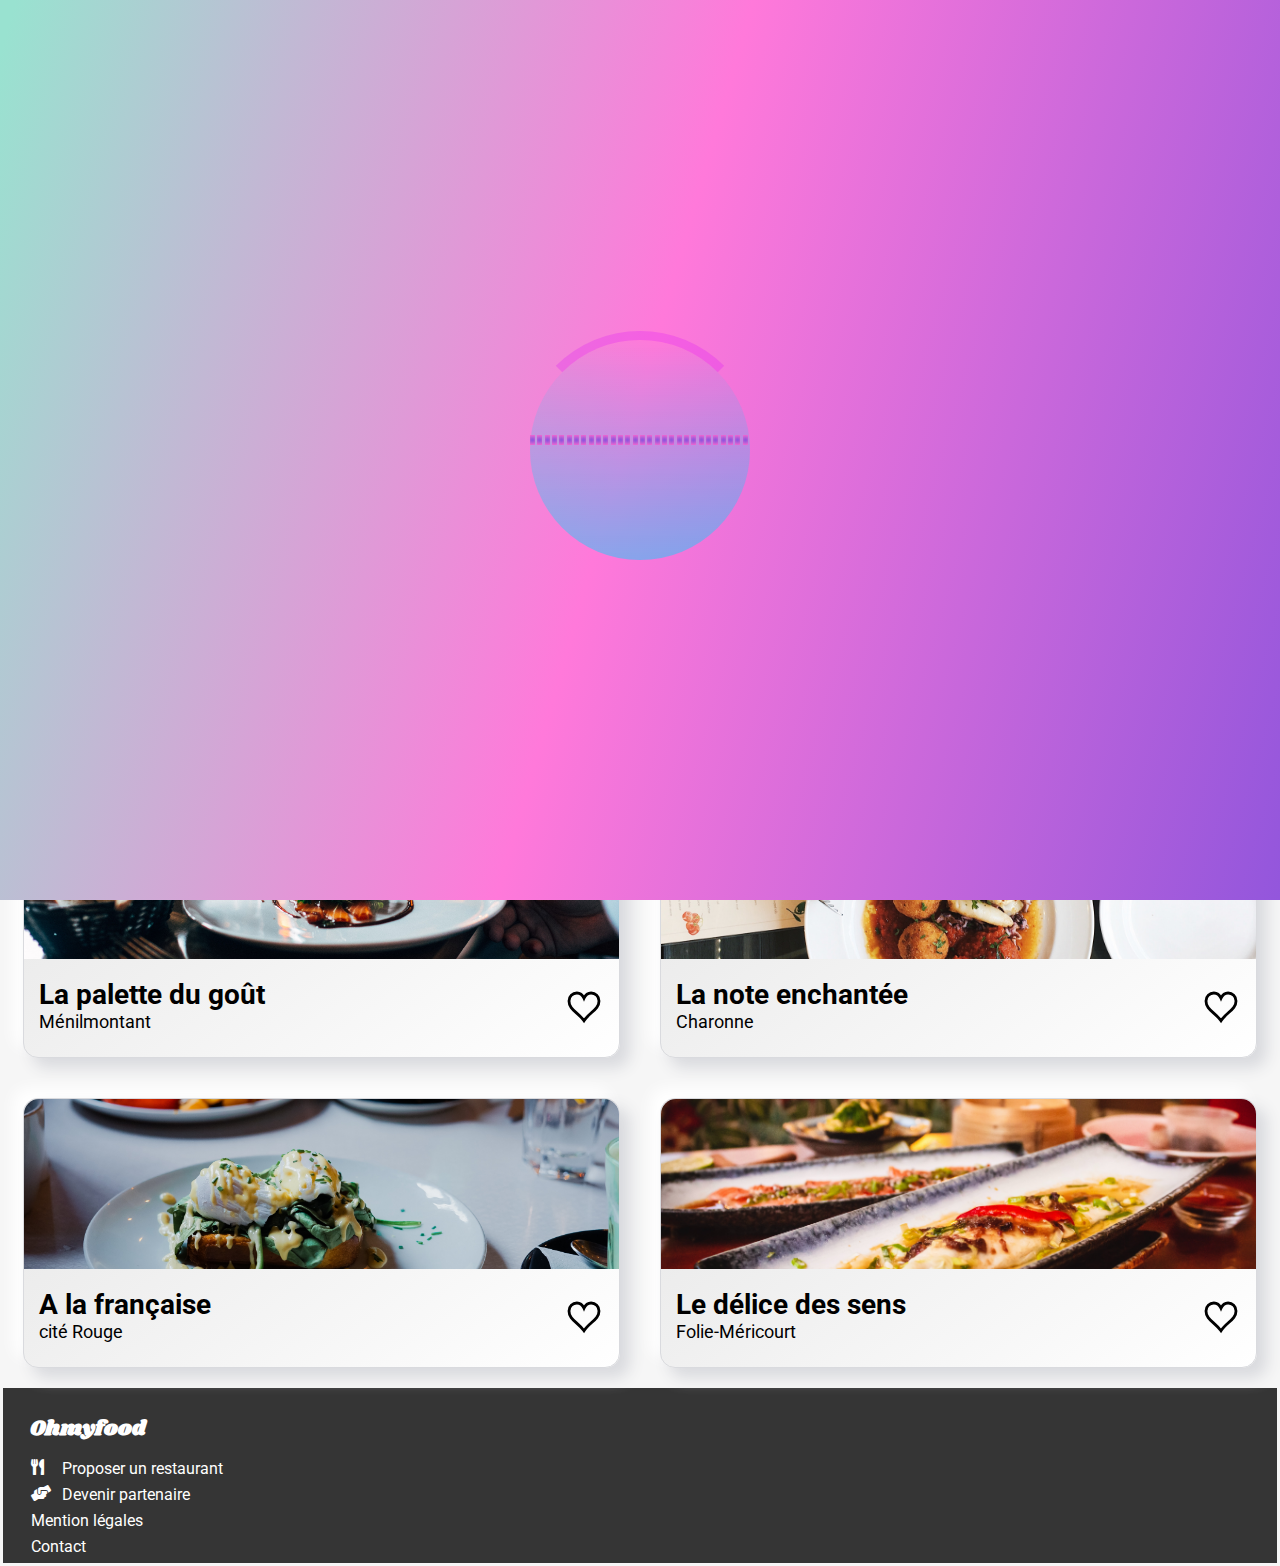
==== commit 9ef986ee: "logo footer delete pour h3" ====
--- a/index.html
+++ b/index.html
@@ -1,5 +1,5 @@
 <!DOCTYPE html>
-<html lang="fr">
+<html lang="en">
 
 <head>
     <meta charset="UTF-8">
@@ -17,8 +17,6 @@
     <link href="https://fonts.googleapis.com/css2?family=Roboto&display=swap" rel="stylesheet">
     <link rel="stylesheet" href="css/main.css">
     <title>OhmyFood</title>
-
-
 </head>
 
 <body class="background__second">
@@ -26,86 +24,86 @@
 ************************************************************************************
 LOADER TRANSITION PAGES TO HOME
 ************************************************************************************ -->
-    <div class="fullscreen">
-
-        <div class="sectionloader">
-            <!-- <span class="loader loader__animation"></span> -->
-            <!-- Chargement... -->
-            <div class="chargement">
-
-                <span class="s1"></span>
-                <span class="s2"></span>
-                <span class="s3"></span>
-                <span class="s4"></span>
-                <span class="s5"></span>
-                <span class="s6"></span>
-                <span class="s7"></span>
-                <span class="s8"></span>
-                <span class="s9"></span>
-                <span class="s1"></span>
-                <span class="s2"></span>
-                <span class="s3"></span>
-                <span class="s4"></span>
-                <span class="s5"></span>
-                <span class="s6"></span>
-                <span class="s7"></span>
-                <span class="s8"></span>
-                <span class="s9"></span>
-                <span class="s1"></span>
-                <span class="s2"></span>
-                <span class="s3"></span>
-                <span class="s4"></span>
-                <span class="s5"></span>
-                <span class="s6"></span>
-                <span class="s7"></span>
-                <span class="s8"></span>
-                <span class="s9"></span>
-                <span class="s1"></span>
-                <span class="s2"></span>
-                <span class="s3"></span>
-
-
-            </div>
-        </div>
-
-
-
-        <!-- ******************************************************
+
+
+    <div class="sectionloader">
+        <!-- <span class="loader loader__animation"></span> -->
+        <!-- Chargement... -->
+        <div class="chargement">
+
+            <span class="s1"></span>
+            <span class="s2"></span>
+            <span class="s3"></span>
+            <span class="s4"></span>
+            <span class="s5"></span>
+            <span class="s6"></span>
+            <span class="s7"></span>
+            <span class="s8"></span>
+            <span class="s9"></span>
+            <span class="s1"></span>
+            <span class="s2"></span>
+            <span class="s3"></span>
+            <span class="s4"></span>
+            <span class="s5"></span>
+            <span class="s6"></span>
+            <span class="s7"></span>
+            <span class="s8"></span>
+            <span class="s9"></span>
+            <span class="s1"></span>
+            <span class="s2"></span>
+            <span class="s3"></span>
+            <span class="s4"></span>
+            <span class="s5"></span>
+            <span class="s6"></span>
+            <span class="s7"></span>
+            <span class="s8"></span>
+            <span class="s9"></span>
+            <span class="s1"></span>
+            <span class="s2"></span>
+            <span class="s3"></span>
+
+
+        </div>
+    </div>
+
+
+
+    <!-- ******************************************************
         LAYOUT GRID
         ****************************************************** -->
-        <div class="container">
-
-            <header class="header">
-
-                <div class="header__logo">
-                    <img src="Maquettes_Ohmyfood/images/logo/ohmyfood.png" alt="logo du restaurant">
-                </div>
-                <hr>
-                <div class="geo">
-
-                    <div class="geo__icon">
-                        <i class="fas fa-map-marker-alt"></i>
-                    </div>
-                    <div class="geo__city">
-                        <input type="text" placeholder="Paris, Belleville" name="Paris">
-                    </div>
-                </div>
-            </header>
-
-
-
-            <div class="home">
-
-                <h2 class="home__h1">
-                    Réservez le menu qui <br>vous convient
-                </h2>
-                <p class="home__clickbalt">Découvrez des restaurants d'exception,<br>sélectionés par nos soins</p>
-                <div class="home__btn">
-                    <button>Explorer nos restaurants</button>
-                </div>
-            </div>
-
-            <!-- *******************
+
+
+    <header class="header">
+
+        <div class="header__logo">
+            <img src="Maquettes_Ohmyfood/images/logo/ohmyfood.png" alt="logo du restaurant">
+        </div>
+        <hr>
+        <div class="geo">
+
+            <div class="geo__icon">
+                <i class="fas fa-map-marker-alt"></i>
+            </div>
+            <div class="geo__city">
+                <input type="text" placeholder="Paris, Belleville" name="Paris">
+            </div>
+        </div>
+    </header>
+
+
+
+    <div class="home">
+
+        <h2 class="home__h1">
+            Réservez le menu qui <br>vous convient
+        </h2>
+        <p class="home__clickbalt">Découvrez des restaurants d'exception,<br>sélectionés par nos soins</p>
+        <div class="home__btn">
+            <button>Explorer nos restaurants</button>
+        </div>
+    </div>
+
+    <!-- *******************
             FEATURE
             
 ******************** -->
@@ -114,216 +112,161 @@
 
 
 
-            <div class="fcontain">
-                <div class="feature__titre">
-                    <h2>
-                        Fonctionnement
-                    </h2>
-                </div>
-
-                <div class="feat__bloc">
-
-                    <div class="feat click">
-                        <div class="feat__rank">1</div>
-                        <div class="feat__logo"><i class="fas fa-mobile-alt"></i></div>
-                        <div class="feat__text">Choisissez un restaurant</div>
-                    </div>
-                    <div class="feat click">
-                        <div class="feat__rank">2</div>
-                        <div class="feat__logo"><i class="fas fa-list-ul"></i></div>
-                        <div class="feat__text">Composez votre menu</div>
-                    </div>
-                    <div class="feat click">
-                        <div class="feat__rank">3</div>
-                        <div class="feat__logo"><i class="fas fa-store"></i></div>
-                        <div class="feat__text">Dégustez au restaurant</div>
-                    </div>
-
-
-                </div>
-
-            </div>
-            <!-- 
-            ************************************************
-            RESTAURANT
-********************************************** -->
-
-            <section class="section">
-                <h2> Restaurant</h2>
-
-
-
-                <div class="restaurant">
-
-                    <!-- *************** carte I -->
-                    <div class="carte1 flex1">
-                        <a class="lien" href="lapalette.html" tabindex="0">
-
-                            <div class="nouveau">
-                                <p>Nouveau</p>
-                            </div>
-                            <div class="carte__photo">
-                                <img src="Maquettes_Ohmyfood/images/restaurants/jay-wennington-N_Y88TWmGwA-unsplash.jpg"
-                                    alt="plat elegant table cote a cote">
-
-                            </div>
-
-                        </a>
-                        <div class="carte__header">
-                            <div class="carte__bloc">
-                                <div class="carte__name">
-                                    La palette du goût
-                                </div>
-                                <div class="carte__city">
-                                    Ménilmontant
-                                </div>
-                            </div>
-
-                            <!-- **************************************************** SVG COEUR -->
-
-                            <div class="carte__favorit">
-                                <div class="iconsv">
-                                    <svg class="heart-main" tabindex="0" viewBox="0 0 32 29.6" width="100">
-
-                                        <defs>
-                                            <linearGradient class="gradient" x1=0% y1="0%" x2="100%" y2="0%">
-                                                <stop offset="0%" style="stop-color: #686de0;stop-opacity:1"></stop>
-                                                <stop offset="100%" style="stop-color: #e056fd;stop-opacity:1"></stop>
-                                            </linearGradient>
-                                        </defs>
-                                        <path d="M23.6,0c-3.4,0-6.3,2.7-7.6,5.6C14.7,2.7,11.8,0,8.4,0C3.8,0,0,3.8,0,8.4c0,9.4,9.5,11.9,16,21.2
+    <div class="fcontain">
+        <div class="feature__titre">
+            <h2>
+                Fonctionnement
+            </h2>
+        </div>
+
+        <div class="feat__bloc">
+
+            <div class="feat click">
+                <div class="feat__rank">1</div>
+                <div class="feat__logo"><i class="fas fa-mobile-alt"></i></div>
+                <div class="feat__text">Choisissez un restaurant</div>
+            </div>
+            <div class="feat click">
+                <div class="feat__rank">2</div>
+                <div class="feat__logo"><i class="fas fa-list-ul"></i></div>
+                <div class="feat__text">Composez votre menu</div>
+            </div>
+            <div class="feat click">
+                <div class="feat__rank">3</div>
+                <div class="feat__logo"><i class="fas fa-store"></i></div>
+                <div class="feat__text">Dégustez au restaurant</div>
+            </div>
+        </div>
+    </div>
+
+
+    <div class="section">
+        <h2> Restaurant</h2>
+
+
+
+        <div class="restaurant">
+
+            <!-- *************** carte I -->
+            <div class="carte1 flex1">
+                <a class="lien" href="lapalette.html" tabindex="0">
+
+                    <div class="nouveau">
+                        <p>Nouveau</p>
+                    </div>
+                    <div class="carte__photo">
+                        <img src="Maquettes_Ohmyfood/images/restaurants/jay-wennington-N_Y88TWmGwA-unsplash.jpg"
+                            alt="plat elegant table cote a cote">
+                    </div>
+
+                </a>
+                <div class="carte__header">
+                    <div class="carte__bloc">
+                        <div class="carte__name">
+                            La palette du goût
+                        </div>
+                        <div class="carte__city">
+                            Ménilmontant
+                        </div>
+                    </div>
+
+                    <!-- **************************************************** SVG COEUR -->
+
+                    <div class="carte__favorit">
+                        <div class="iconsv">
+                            <svg class="heart-main" tabindex="0" viewBox="0 0 32 29.6" width="100">
+
+                                <defs>
+                                    <linearGradient id="gradient" x1=0% y1="0%" x2="100%" y2="0%">
+                                        <stop offset="0%" style="stop-color: #686de0;stop-opacity:1"></stop>
+                                        <stop offset="100%" style="stop-color: #e056fd;stop-opacity:1"></stop>
+                                    </linearGradient>
+                                </defs>
+                                <path d="M23.6,0c-3.4,0-6.3,2.7-7.6,5.6C14.7,2.7,11.8,0,8.4,0C3.8,0,0,3.8,0,8.4c0,9.4,9.5,11.9,16,21.2
                                   c6.1-9.3,16-12.1,16-21.2C32,3.8,28.2,0,23.6,0z" />
-                                    </svg>
-                                    <svg class="heart-background" viewBox="0 0 32 29.6" width="100">
-                                        <path d="M23.6,0c-3.4,0-6.3,2.7-7.6,5.6C14.7,2.7,11.8,0,8.4,0C3.8,0,0,3.8,0,8.4c0,9.4,9.5,11.9,16,21.2
+                            </svg>
+                            <svg class="heart-background" viewBox="0 0 32 29.6" width="100">
+                                <path d="M23.6,0c-3.4,0-6.3,2.7-7.6,5.6C14.7,2.7,11.8,0,8.4,0C3.8,0,0,3.8,0,8.4c0,9.4,9.5,11.9,16,21.2
                                   c6.1-9.3,16-12.1,16-21.2C32,3.8,28.2,0,23.6,0z" />
-                                    </svg>
-                                </div>
-                            </div>
-                        </div>
-                    </div>
-
-
-
-                    <!-- *************************************** Carte II -->
-                    <div class="carte2 flex1">
-                        <a class="lien" href="lanote.html" tabindex="1">
-
-
-                            <div class="carte__photo">
-                                <div class="nouveau">
-                                    <p>Nouveau</p>
-                                </div>
-                                <img src="Maquettes_Ohmyfood/images/restaurants/stil-u2Lp8tXIcjw-unsplash.jpg"
-                                    alt="logo du restaurant">
-                            </div>
-                        </a>
-
-                        <div class="carte__header">
-                            <div class="carte__bloc">
-                                <div class="carte__name">
-                                    La note enchantée
-                                </div>
-                                <div class="carte__city">
-                                    Charonne
-                                </div>
-                            </div>
-
-                            <div class="carte__favorit">
-                                <div class="iconsv">
-                                    <svg class="heart-main" tabindex="0" viewBox="0 0 32 29.6" width="100">
-
-                                        <defs>
-                                            <linearGradient class="gradient" x1=0% y1="0%" x2="100%" y2="0%">
-                                                <stop offset="0%" style="stop-color: #686de0;stop-opacity:1"></stop>
-                                                <stop offset="100%" style="stop-color: #e056fd;stop-opacity:1">
-                                                </stop>
-                                            </linearGradient>
-                                        </defs>
-                                        <path d="M23.6,0c-3.4,0-6.3,2.7-7.6,5.6C14.7,2.7,11.8,0,8.4,0C3.8,0,0,3.8,0,8.4c0,9.4,9.5,11.9,16,21.2
+                            </svg>
+                        </div>
+                    </div>
+                </div>
+            </div>
+
+
+
+            <!-- *************************************** Carte II -->
+            <div class="carte1 flex1">
+                <a class="lien" href="lanote.html" tabindex="1">
+
+
+                    <div class="carte__photo">
+                        <div class="nouveau">
+                            <p>Nouveau</p>
+                        </div>
+                        <img src="Maquettes_Ohmyfood/images/restaurants/stil-u2Lp8tXIcjw-unsplash.jpg"
+                            alt="table vue du dessus">
+                    </div>
+                </a>
+
+                <div class="carte__header">
+                    <div class="carte__bloc">
+                        <div class="carte__name">
+                            La note enchantée
+                        </div>
+                        <div class="carte__city">
+                            Charonne
+                        </div>
+                    </div>
+
+                    <div class="carte__favorit">
+                        <div class="iconsv">
+                            <svg class="heart-main" tabindex="0" viewBox="0 0 32 29.6" width="100">
+
+                                <defs>
+                                    <linearGradient class="gradient" x1=0% y1="0%" x2="100%" y2="0%">
+                                        <stop offset="0%" style="stop-color: #686de0;stop-opacity:1"></stop>
+                                        <stop offset="100%" style="stop-color: #e056fd;stop-opacity:1">
+                                        </stop>
+                                    </linearGradient>
+                                </defs>
+                                <path d="M23.6,0c-3.4,0-6.3,2.7-7.6,5.6C14.7,2.7,11.8,0,8.4,0C3.8,0,0,3.8,0,8.4c0,9.4,9.5,11.9,16,21.2
                         c6.1-9.3,16-12.1,16-21.2C32,3.8,28.2,0,23.6,0z" />
-                                    </svg>
-                                    <svg class="heart-background" viewBox="0 0 32 29.6" width="100">
-                                        <path d="M23.6,0c-3.4,0-6.3,2.7-7.6,5.6C14.7,2.7,11.8,0,8.4,0C3.8,0,0,3.8,0,8.4c0,9.4,9.5,11.9,16,21.2
+                            </svg>
+                            <svg class="heart-background" viewBox="0 0 32 29.6" width="100">
+                                <path d="M23.6,0c-3.4,0-6.3,2.7-7.6,5.6C14.7,2.7,11.8,0,8.4,0C3.8,0,0,3.8,0,8.4c0,9.4,9.5,11.9,16,21.2
                     c6.1-9.3,16-12.1,16-21.2C32,3.8,28.2,0,23.6,0z" />
-                                    </svg>
-                                </div>
-                            </div>
-                        </div>
-
-                    </div>
-
-
-                    <!-- ****************************************** Carte III  -->
-                    <div class="carte3 flex1">
-                        <a class="lien" href="alafrançaise.html" tabindex="1">
-
-
-                            <div class="carte__photo">
-                                <img src="Maquettes_Ohmyfood/images/restaurants/toa-heftiba-DQKerTsQwi0-unsplash.jpg"
-                                    alt="logo du restaurant">
-                            </div>
-
-
-                            <div class="carte__header">
-                                <div class="carte__bloc">
-                                    <div class="carte__name">
-                                        A la française
-                                    </div>
-                                    <div class="carte__city">
-                                        cité Rouge
-                                    </div>
-                                </div>
-                        </a>
-
-                        <div class="carte__favorit">
-                            <div class="iconsv">
-                                <svg class="heart-main" tabindex="0" viewBox="0 0 32 29.6" width="100">
-
-                                    <defs>
-                                        <linearGradient class="gradient" x1=0% y1="0%" x2="100%" y2="0%">
-                                            <stop offset="0%" style="stop-color: #686de0;stop-opacity:1"></stop>
-                                            <stop offset="100%" style="stop-color: #e056fd;stop-opacity:1"></stop>
-                                        </linearGradient>
-                                    </defs>
-                                    <path d="M23.6,0c-3.4,0-6.3,2.7-7.6,5.6C14.7,2.7,11.8,0,8.4,0C3.8,0,0,3.8,0,8.4c0,9.4,9.5,11.9,16,21.2
-                        c6.1-9.3,16-12.1,16-21.2C32,3.8,28.2,0,23.6,0z" />
-                                </svg>
-                                <svg class="heart-background" viewBox="0 0 32 29.6" width="100">
-                                    <path d="M23.6,0c-3.4,0-6.3,2.7-7.6,5.6C14.7,2.7,11.8,0,8.4,0C3.8,0,0,3.8,0,8.4c0,9.4,9.5,11.9,16,21.2
-                    c6.1-9.3,16-12.1,16-21.2C32,3.8,28.2,0,23.6,0z" />
-                                </svg>
-                            </div>
-                        </div>
-                    </div>
-                </div>
-
-                <!-- ******************************************* Carte iV -->
-                <div class="carte4 flex1">
-                    <a class="lien" href="ledelice.html" tabindex="1">
-
-
-                        <div class="carte__photo">
-                            <!-- <button class="nouveau">
-                <p>Nouveau</p>
-            </button> -->
-                            <img src="Maquettes_Ohmyfood/images/restaurants/louis-hansel-shotsoflouis-qNBGVyOCY8Q-unsplash.jpg"
-                                alt="photo du ">
-                        </div>
-
-
-                        <div class="carte__header">
-                            <div class="carte__bloc">
-                                <div class="carte__name">
-                                    Le délice des sens
-                                </div>
-                                <div class="carte__city">
-                                    Folie-Méricourt </div>
-                            </div>
-
-
-
-                    </a>
+                            </svg>
+                        </div>
+                    </div>
+                </div>
+
+            </div>
+
+
+            <!-- ****************************************** Carte III  -->
+            <div class="carte1 flex1">
+                <a class="lien" href="alafrançaise.html" tabindex="1">
+
+
+                    <div class="carte__photo">
+                        <img src="Maquettes_Ohmyfood/images/restaurants/toa-heftiba-DQKerTsQwi0-unsplash.jpg"
+                            alt="gros plan sur assiette">
+                    </div>
+
+                </a>
+                <div class="carte__header">
+                    <div class="carte__bloc">
+                        <div class="carte__name">
+                            A la française
+                        </div>
+                        <div class="carte__city">
+                            cité Rouge
+                        </div>
+                    </div>
+
+
                     <div class="carte__favorit">
                         <div class="iconsv">
                             <svg class="heart-main" tabindex="0" viewBox="0 0 32 29.6" width="100">
@@ -339,179 +282,83 @@
                             </svg>
                             <svg class="heart-background" viewBox="0 0 32 29.6" width="100">
                                 <path d="M23.6,0c-3.4,0-6.3,2.7-7.6,5.6C14.7,2.7,11.8,0,8.4,0C3.8,0,0,3.8,0,8.4c0,9.4,9.5,11.9,16,21.2
+                    c6.1-9.3,16-12.1,16-21.2C32,3.8,28.2,0,23.6,0z" />
+                            </svg>
+                        </div>
+                    </div>
+                </div>
+            </div>
+
+            <!-- ******************************************* Carte iV -->
+            <div class="carte1 flex1">
+                <a class="lien" href="ledelice.html" tabindex="1">
+                    <div class="carte__photo">
+                        <img src="Maquettes_Ohmyfood/images/restaurants/louis-hansel-shotsoflouis-qNBGVyOCY8Q-unsplash.jpg"
+                            alt="photo assiette form coquillage oriental">
+                    </div>
+                </a>
+                <div class="carte__header">
+                    <div class="carte__bloc">
+                        <div class="carte__name">
+                            Le délice des sens
+                        </div>
+                        <div class="carte__city">
+                            Folie-Méricourt </div>
+                    </div>
+
+
+                    <div class="carte__favorit">
+                        <div class="iconsv">
+                            <svg class="heart-main" tabindex="0" viewBox="0 0 32 29.6" width="100">
+
+                                <defs>
+                                    <linearGradient class="gradient" x1=0% y1="0%" x2="100%" y2="0%">
+                                        <stop offset="0%" style="stop-color: #686de0;stop-opacity:1"></stop>
+                                        <stop offset="100%" style="stop-color: #e056fd;stop-opacity:1"></stop>
+                                    </linearGradient>
+                                </defs>
+                                <path d="M23.6,0c-3.4,0-6.3,2.7-7.6,5.6C14.7,2.7,11.8,0,8.4,0C3.8,0,0,3.8,0,8.4c0,9.4,9.5,11.9,16,21.2
+                        c6.1-9.3,16-12.1,16-21.2C32,3.8,28.2,0,23.6,0z" />
+                            </svg>
+                            <svg class="heart-background" viewBox="0 0 32 29.6" width="100">
+                                <path d="M23.6,0c-3.4,0-6.3,2.7-7.6,5.6C14.7,2.7,11.8,0,8.4,0C3.8,0,0,3.8,0,8.4c0,9.4,9.5,11.9,16,21.2
                   c6.1-9.3,16-12.1,16-21.2C32,3.8,28.2,0,23.6,0z" />
                             </svg>
                         </div>
                     </div>
                 </div>
-        </div>
-
-
-
-        </section>
-
-
-
-
-        <!-- 
-
-
-    *****************************************************************************************************
-                                                *****FOOTER****
-    ********************************************************************************************************* -->
-
-
-        <!-- <footer>
-
-
-        <div class="footer__contenu">
-
-            <div class="footer__logo">
-                <img src="Maquettes Ohmyfood/images/logo/ohmyfood.png" alt="">
-            </div>
-
-            <ul class="footer__liste">
-
-
-                 <li class="footer__offre"><a href="#">
-                         <i class="fas fa-utensils"></i> 
-                        <p> Proposer un restaurant</p>
-                    </a>
-                </li> 
-
-                <li class="footer__partenaire"><a href="#">
-                        <i class="fas fa-hands-helping"></i>
-                        <p>Devenir partenaire</p>
-                    </a></li>
-
-
-                <li class="footer__mention"><a href="#">
-
-                        <p>Mention légales</p>
-
-                    </a></li>
-
-                <li class="footer__contact">
-
-                    <a href="mailto:ohmy@food.net">
-                        <p>Contact</p>
-                    </a>
-                </li>
-
-
-
-            </ul>
-
-
-
-            </ul>
-        </div>
-
-    </footer> -->
-
-
+            </div>
+        </div>
         <footer>
-
-
             <div class="footer__contenu">
-
                 <div class="footer__logo">
-                    <img src="Maquettes_Ohmyfood/images/logo/ohmyfood.png" alt="">
+<h3>Ohmyfood</h3>
                 </div>
 
 
 
                 <ul class="footer__liste">
-
-
                     <li class="footer__offre"><a href="#">
                             <i class="fas fa-utensils"></i>
                             <p> Proposer un restaurant</p>
                         </a>
                     </li>
-
-                    <li class="footer__partenaire"><a href="#">
+                    <li class="footer__partenaire">
+                        <a href="#">
                             <i class="fas fa-hands-helping"></i>
                             <p>Devenir partenaire</p>
-                        </a></li>
-
-
+                        </a>
+                    </li>
                     <li class="footer__mention"><a href="#">
-
                             <p>Mention légales</p>
-
-                        </a></li>
-
-                    <li class="footer__contact"><a href="#">
+                        </a>
+                    </li>
+                    <li class="footer__contact"><a href="mailto:adresse@serveur.com">
                             <p>Contact</p>
                         </a></li>
-
-
-
                 </ul>
-
-
-
-                </ul>
-            </div>
-
+            </div>
         </footer>
-
-
-
-
-
-
-
-
-
-
-
-
-
-
-
-
-        <!-- <footer class="footer">
-            <div class="info__logo">
-                <img src="Maquettes Ohmyfood/images/logo/ohmyfood.png">
-            </div>
-            <div class="info__liste">
-                <div class="bloc__logo">
-                    
-                    <ul class="info__affaire">
-                        
-
-                        <li class=" footer__proposer">
-                            <i class="fas fa-utensils test1"></i>
-                            <h5 class="test2">Proposer un restaurant</h5>
-                        </li>
-                        <li class="footer__partenaire">
-
-                        </li>
-                        <li class="footer__legales">
-                        <li>Mentions légales</li>
-                        
-                    </li>
-                        <li class="footer__contact">
-                            <span>Contact</span>
-                        </li>
-                    </ul> -->
-
-
-        <!-- 
-        </footer> -->
-
-
-
-    </div>
-
-
-
-
-
-
-
     </div>
 </body>
 
--- a/css/main.css
+++ b/css/main.css
@@ -61,7 +61,7 @@
   }
 }
 span {
-  width: 130px;
+  width: 30px;
   height: 230px;
   position: relative;
   bottom: -100px;
@@ -72,8 +72,8 @@
   position: absolute;
   top: 0;
   left: 0;
-  width: 50px;
-  height: 100px;
+  width: 5px;
+  height: 10px;
   background: #9356dc;
   background: radial-gradient(circle, #9356dc 15%, #f769d0 100%);
   animation: charge 1s alternate infinite;
@@ -102,7 +102,7 @@
 .s7:before,
 s3:before {
   animation-delay: 0.5s;
-  background-color: #9356dc;
+  background-color: #99e2d0;
 }
 
 * {
@@ -329,27 +329,6 @@
   transform: translateY(0.25em);
 }
 
-.carte2 {
-  background-color: white;
-  margin-bottom: 16px;
-  border-radius: 15px;
-  box-shadow: rgba(0, 0, 0, 0.445) 2px 2px 15px 2px;
-}
-
-.carte3 {
-  background-color: white;
-  margin-bottom: 16px;
-  border-radius: 15px;
-  box-shadow: rgba(0, 0, 0, 0.445) 2px 2px 15px 2px;
-}
-
-.carte4 {
-  background-color: white;
-  margin-bottom: 16px;
-  border-radius: 15px;
-  box-shadow: rgba(0, 0, 0, 0.445) 2px 2px 15px 2px;
-}
-
 .nouveau {
   background-color: #99e2d0;
   border: none;
@@ -373,10 +352,6 @@
   align-self: center;
 }
 
-.carte__favorite i {
-  color: green;
-}
-
 .iconsv {
   fill: transparent;
   margin-right: 10px;
@@ -410,7 +385,7 @@
 /* .heart-main path{
 } */
 .heart-main:focus path {
-  fill: url(.gradient);
+  fill: url(#gradient);
   stroke: transparent;
   animation: hard 0.9s ease-in-out;
 }
@@ -421,7 +396,7 @@
 
 .st0 {
   opacity: 0.4;
-  fill: url(.gradient);
+  fill: url(#gradient);
   stroke: #000003;
   stroke-width: 0;
 }
@@ -442,6 +417,7 @@
   }
 }
 .footer__contenu {
+  height: 100%;
   width: 100%;
   display: flex;
   flex-direction: column;
@@ -454,8 +430,14 @@
   margin-top: 25px;
 }
 
-.footer__logo img {
-  width: 135px;
+.footer__offre p {
+  margin-left: 18px;
+}
+
+.footer__logo {
+  font-size: 18px;
+  font-family: "shrikhand";
+  color: white;
 }
 
 li a {
@@ -465,8 +447,8 @@
   display: flex;
 }
 
-i fas fa-ustensils p {
-  margin-left: 15px;
+.footer__partenaire p {
+  margin-left: 11px;
 }
 
 .label {
@@ -477,7 +459,7 @@
 .label img {
   font-size: 25px;
   width: 200px;
-  background-image: cover;
+  object-fit: cover;
   background-position: bottom;
 }
 
@@ -487,6 +469,7 @@
   right: 90px;
   display: flex;
   align-self: center;
+  margin-left: 15px;
   font-size: 22px;
 }
 
@@ -507,8 +490,27 @@
   background-color: white;
   top: -20px;
   border-radius: 25px 25px 0 0;
-}
-
+  display: flex;
+  justify-content: space-between;
+}
+
+.heart1-main:hover {
+  fill: url(#gradient1);
+  stroke: none;
+  animation: remp 0.5s ease-in;
+}
+
+@keyframes remp {
+  0% {
+    opacity: 0;
+  }
+  50% {
+    opacity: 0.7;
+  }
+  100% {
+    opacity: 1;
+  }
+}
 .delayentree {
   animation: appearance 0.8s ease-out;
 }
@@ -524,7 +526,7 @@
 @keyframes appearance {
   0% {
     opacity: 0;
-    transfom: translatey(-250px);
+    transform: translatey(-250px);
   }
   50% {
     opacity: 0;
@@ -556,12 +558,12 @@
   padding: 0;
   height: 70px;
   width: 95%;
-  max-width: 1000px;
+  max-width: 1200px;
   margin: 15px;
   display: flex;
   justify-content: space-between;
   overflow: hidden;
-  transition: 0.5s ease;
+  transition: 400ms ease;
 }
 
 .menu:hover > .menu__animation {
@@ -578,7 +580,7 @@
   overflow: hidden;
   text-overflow: ellipsis;
   white-space: nowrap;
-  transition: all 0.7s ease;
+  transition: all 0.3s ease;
 }
 
 .menu__valid {
@@ -591,7 +593,7 @@
   background-color: #99e2d0;
   border-radius: 0 18px 18px 0;
   position: relative;
-  transition: transform 2s;
+  transition: transform 500ms ease-in;
 }
 
 .menu__prix {
@@ -605,7 +607,7 @@
 
 .checkrotate {
   color: white;
-  transition: 2s ease;
+  transition: 800ms ease;
 }
 
 .menu__group {
@@ -635,11 +637,15 @@
   background: linear-gradient(#ff79da, #9356dc);
   color: white;
   border-radius: 35px;
-  padding: 20px;
-  text-align: center;
+  padding: 15px;
+  width: 180px;
+  margin-bottom: 15px;
   border: none;
   display: flex;
   justify-content: center;
+}
+.commander:hover {
+  transform: scale(0.9);
 }
 
 .ohmyorder {
@@ -651,11 +657,6 @@
 @media screen and (min-width: 720px) {
   .section .restaurant .flex1 {
     flex-basis: 450px;
-  }
-}
-@media screen and (min-width: 1628px) {
-  .section .restaurant .flex1 {
-    flex-basis: 600px;
   }
 }
 @media screen and (min-width: 1255px) {
@@ -665,5 +666,10 @@
     gap: 5px;
   }
 }
+@media screen and (min-width: 1628px) {
+  .section .restaurant .flex1 {
+    flex-basis: 600px;
+  }
+}
 
 /*# sourceMappingURL=main.css.map */
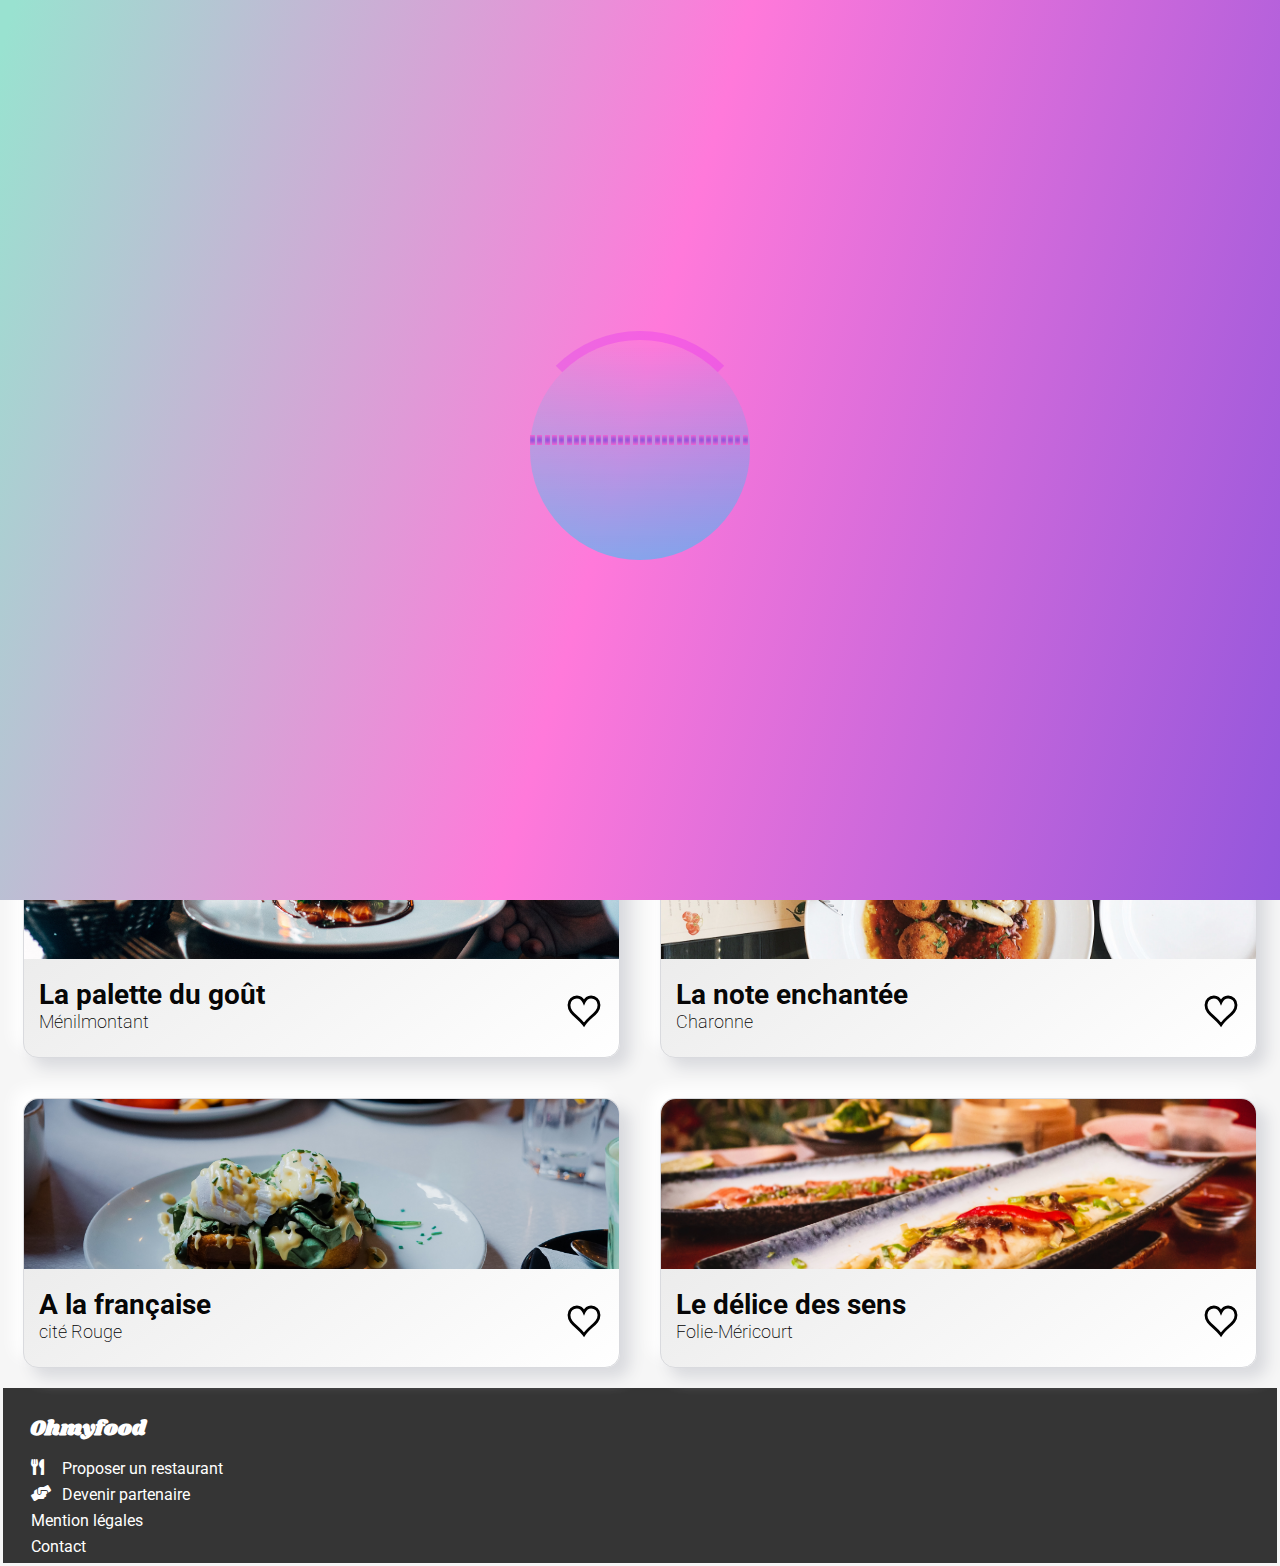
==== commit 983efd36: "mexin shri + comment" ====
--- a/index.html
+++ b/index.html
@@ -174,7 +174,7 @@
 
                     <div class="carte__favorit">
                         <div class="iconsv">
-                            <svg class="heart-main" tabindex="0" viewBox="0 0 32 29.6" width="100">
+                            <svg class="heart-main" tabindex="1" viewBox="0 0 32 29.6" width="100">
 
                                 <defs>
                                     <linearGradient id="gradient" x1=0% y1="0%" x2="100%" y2="0%">
@@ -329,10 +329,12 @@
                 </div>
             </div>
         </div>
+
+
         <footer>
             <div class="footer__contenu">
                 <div class="footer__logo">
-<h3>Ohmyfood</h3>
+                    <h3>Ohmyfood</h3>
                 </div>
 
 
--- a/css/main.css
+++ b/css/main.css
@@ -127,12 +127,6 @@
   color: black;
 }
 
-.icontest {
-  fill: #9356dc;
-  stroke: black;
-  width: 50%;
-}
-
 h1 {
   font-family: "shrikhand";
 }
@@ -169,6 +163,7 @@
   display: flex;
   align-items: center;
   font-size: 16px;
+  margin-right: 10px;
 }
 .geo__city input {
   text-align: center;
@@ -209,6 +204,11 @@
   border: none;
   font-size: 14px;
   padding: 16px;
+}
+.home__btn button:hover {
+  cursor: pointer;
+  background: linear-gradient(356deg, rgba(146, 86, 220, 0.63) 3%, rgba(255, 121, 217, 0.753) 80%);
+  box-shadow: 5px 5px 17px 5px rgba(0, 0, 0, 0.45);
 }
 
 .feat__bloc {
@@ -273,6 +273,7 @@
 }
 .fcontain .feat__text {
   font-size: 17px;
+  font-weight: bold;
   display: flex;
   justify-content: center;
 }
@@ -313,6 +314,10 @@
   margin-left: 15px;
   font-size: 18px;
   margin-bottom: 25px;
+}
+
+.section h2 {
+  margin-left: 15px;
 }
 
 .carte1 {
@@ -352,6 +357,10 @@
   align-self: center;
 }
 
+.carte__city {
+  font-weight: 200;
+}
+
 .iconsv {
   fill: transparent;
   margin-right: 10px;
@@ -365,6 +374,7 @@
   outline: none;
   overflow: visible;
   width: 30px;
+  margin-top: 10px;
 }
 
 path {
@@ -428,6 +438,8 @@
   padding-bottom: 15px;
   margin-left: 27px;
   margin-top: 25px;
+  font-weight: 200;
+  margin-bottom: 0;
 }
 
 .footer__offre p {
@@ -492,6 +504,11 @@
   border-radius: 25px 25px 0 0;
   display: flex;
   justify-content: space-between;
+}
+
+.carte__name {
+  color: rgba(0, 0, 0, 0.979);
+  font-weight: 600;
 }
 
 .heart1-main:hover {
@@ -635,17 +652,23 @@
 
 .commander {
   background: linear-gradient(#ff79da, #9356dc);
+  width: 180px;
+  margin-bottom: 15px;
+  display: flex;
+  justify-content: center;
+  background: linear-gradient(356deg, #9256dc 3%, #ff79da 80%);
   color: white;
   border-radius: 35px;
-  padding: 15px;
-  width: 180px;
-  margin-bottom: 15px;
+  text-align: center;
   border: none;
-  display: flex;
-  justify-content: center;
+  font-size: 14px;
+  font-weight: bold;
+  padding: 16px;
 }
 .commander:hover {
-  transform: scale(0.9);
+  cursor: pointer;
+  box-shadow: 5px 5px 17px 5px rgba(0, 0, 0, 0.45);
+  background: linear-gradient(356deg, rgba(146, 86, 220, 0.63) 3%, rgba(255, 121, 217, 0.753) 80%);
 }
 
 .ohmyorder {
@@ -657,6 +680,11 @@
 @media screen and (min-width: 720px) {
   .section .restaurant .flex1 {
     flex-basis: 450px;
+  }
+}
+@media screen and (min-width: 1628px) {
+  .section .restaurant .flex1 {
+    flex-basis: 600px;
   }
 }
 @media screen and (min-width: 1255px) {
@@ -666,10 +694,5 @@
     gap: 5px;
   }
 }
-@media screen and (min-width: 1628px) {
-  .section .restaurant .flex1 {
-    flex-basis: 600px;
-  }
-}
 
 /*# sourceMappingURL=main.css.map */
